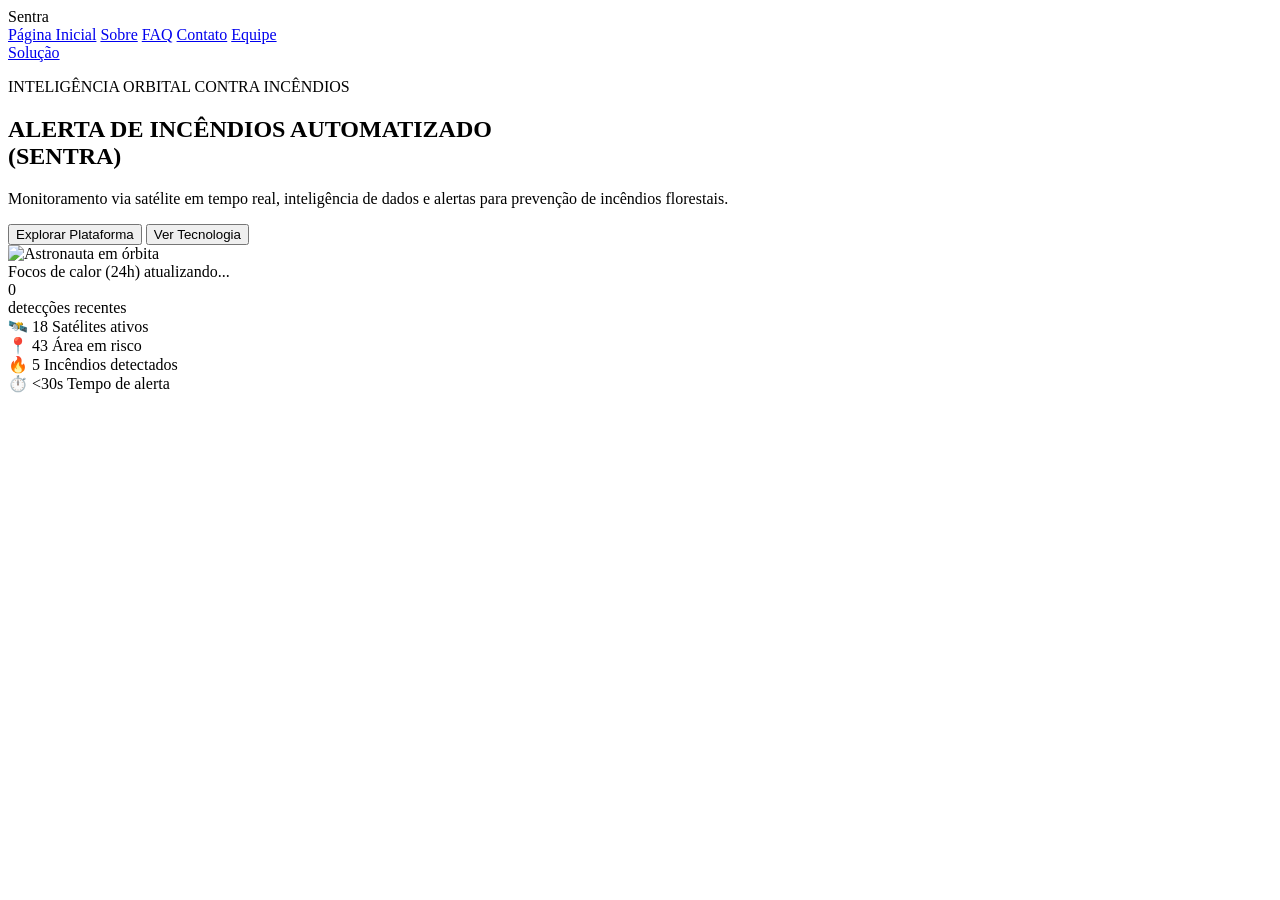
==== index.html @ 591131e6 "refactor: Organizando barra de navegação com seus devidos links." ====
<!DOCTYPE html>
<html lang="pt-br">
<head>
    <meta charset="UTF-8">
    <meta name="viewport" content="width=device-width, initial-scale=1.0">
    <title>Sentra</title>
    <link rel="stylesheet" href="css/styles.css">
    <script src="js/scripts.js" defer></script>
</head>
<body>

<header class="navbar">
    <div class="logo">
        <span class="logo-text">Sentra</span>
    </div>

    <nav>
        <a href="./index.html">Página Inicial</a>
        <a href="./paginas/pag-sobre.html">Sobre</a>
        <a href="./paginas/pag-faq.html">FAQ</a>
        <a href="./paginas/pag-contato.html">Contato</a>
        <a href="./paginas/pag-equipe.html">Equipe</a>
    </nav>

    <a href="./paginas/pag-solucao.html" class="btn-nav">Solução</a>
</header>

<section class="hero">

    <div class="parallax-layer layer-bg"></div>

    <div class="hero-text parallax" data-speed="2">
        <p class="tag">INTELIGÊNCIA ORBITAL CONTRA INCÊNDIOS</p>

        <h1>
            ALERTA DE INCÊNDIOS AUTOMATIZADO<br>
            <span>(SENTRA)</span>
        </h1>

        <p class="desc">
            Monitoramento via satélite em tempo real, inteligência de dados e alertas para prevenção de incêndios florestais.
        </p>

        <div class="actions">
            <button class="btn-primary">Explorar Plataforma</button>
            <button class="btn-secondary">Ver Tecnologia</button>
        </div>
    </div>

    <div class="hero-media">
        <img src="assets/astronauta.webp" alt="Astronauta em órbita">
    </div>

        <div class="heat-widget parallax" id="heat-widget">
        <div class="heat-header">
            Focos de calor (24h)
            <span id="heat-time">atualizando...</span>
        </div>

        <div class="heat-body">
            <div class="heat-number" id="heat-count">0</div>
            <div class="heat-label">detecções recentes</div>
        </div>
    </div>
</div>

</section>

<section class="stats">
    <div class="card">🛰️ <span>18</span> Satélites ativos</div>
    <div class="card">📍 <span>43</span> Área em risco</div>
    <div class="card">🔥 <span>5</span> Incêndios detectados</div>
    <div class="card">⏱️ <span>&lt;30s</span> Tempo de alerta</div>
</section>

</body>
</html>
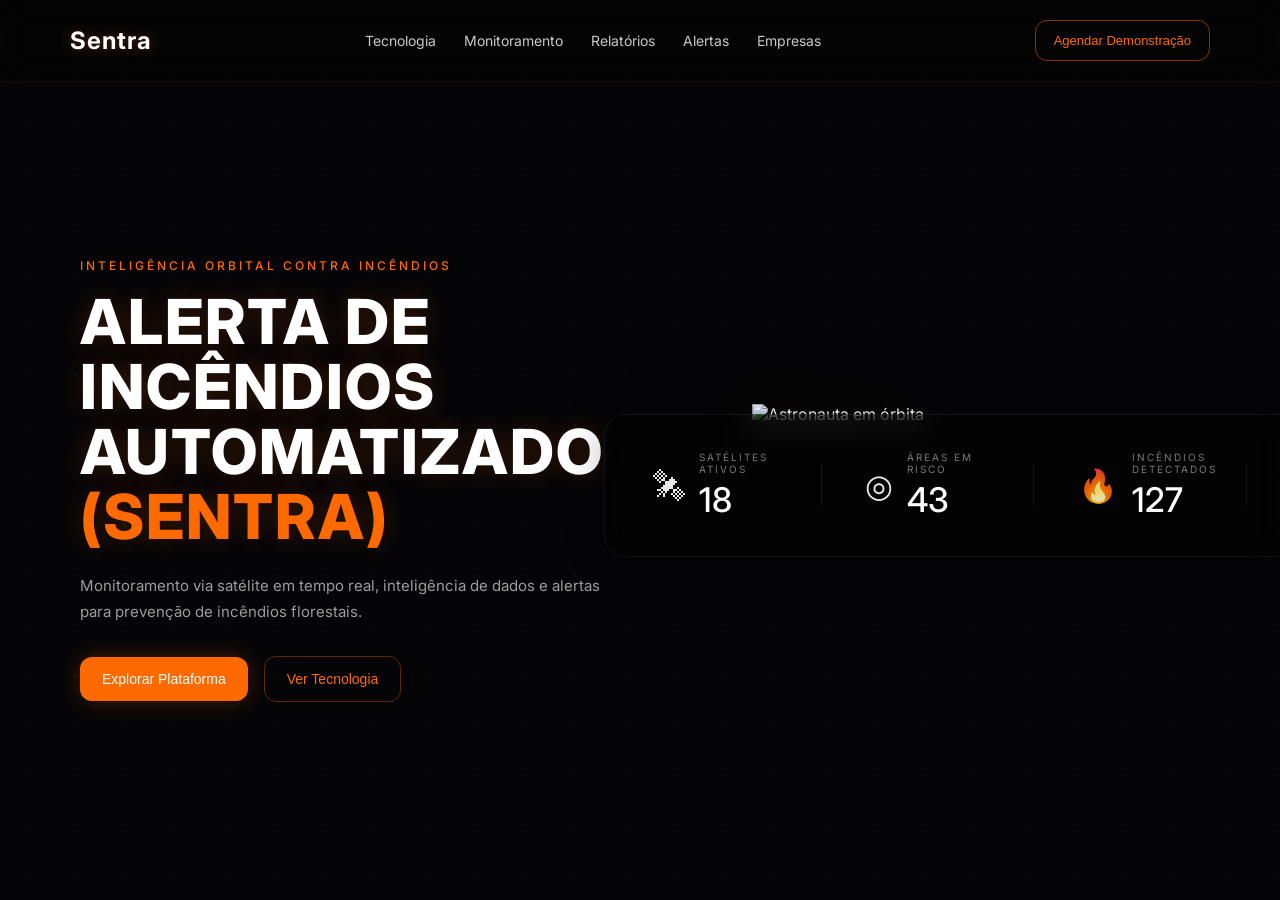
==== commit 46ed0982: "fix: fazendo área Stats començando a deixar a pagina inicial responsiva" ====
--- a/index.html
+++ b/index.html
@@ -1,77 +1,118 @@
-<!DOCTYPE html>
+<!doctype html>
 <html lang="pt-br">
-<head>
-    <meta charset="UTF-8">
-    <meta name="viewport" content="width=device-width, initial-scale=1.0">
+  <head>
+    <meta charset="UTF-8" />
+    <meta name="viewport" content="width=device-width, initial-scale=1.0" />
     <title>Sentra</title>
-    <link rel="stylesheet" href="css/styles.css">
+
+    <link rel="stylesheet" href="css/styles.css" />
     <script src="js/scripts.js" defer></script>
-</head>
-<body>
+  </head>
 
-<header class="navbar">
-    <div class="logo">
+  <body>
+    <header class="navbar">
+      <div class="logo">
         <span class="logo-text">Sentra</span>
-    </div>
+      </div>
 
-    <nav>
-        <a href="./index.html">Página Inicial</a>
-        <a href="./paginas/pag-sobre.html">Sobre</a>
-        <a href="./paginas/pag-faq.html">FAQ</a>
-        <a href="./paginas/pag-contato.html">Contato</a>
-        <a href="./paginas/pag-equipe.html">Equipe</a>
-    </nav>
+      <nav>
+        <a href="#">Tecnologia</a>
+        <a href="#">Monitoramento</a>
+        <a href="#">Relatórios</a>
+        <a href="#">Alertas</a>
+        <a href="#">Empresas</a>
+      </nav>
 
-    <a href="./paginas/pag-solucao.html" class="btn-nav">Solução</a>
-</header>
+      <button class="btn-nav">Agendar Demonstração</button>
+    </header>
 
-<section class="hero">
+    <section class="hero">
+      <div class="parallax-layer layer-bg"></div>
 
-    <div class="parallax-layer layer-bg"></div>
-
-    <div class="hero-text parallax" data-speed="2">
+      <div class="hero-text parallax" data-speed="2">
         <p class="tag">INTELIGÊNCIA ORBITAL CONTRA INCÊNDIOS</p>
 
         <h1>
-            ALERTA DE INCÊNDIOS AUTOMATIZADO<br>
-            <span>(SENTRA)</span>
+          ALERTA DE INCÊNDIOS AUTOMATIZADO<br />
+          <span>(SENTRA)</span>
         </h1>
 
         <p class="desc">
-            Monitoramento via satélite em tempo real, inteligência de dados e alertas para prevenção de incêndios florestais.
+          Monitoramento via satélite em tempo real, inteligência de dados e
+          alertas para prevenção de incêndios florestais.
         </p>
 
         <div class="actions">
-            <button class="btn-primary">Explorar Plataforma</button>
-            <button class="btn-secondary">Ver Tecnologia</button>
+          <button class="btn-primary">Explorar Plataforma</button>
+
+          <button class="btn-secondary">Ver Tecnologia</button>
         </div>
-    </div>
+      </div>
 
-    <div class="hero-media">
-        <img src="assets/astronauta.webp" alt="Astronauta em órbita">
-    </div>
+      <div class="hero-right">
+        <div class="hero-media">
+          <img src="assets/astronauta.webp" alt="Astronauta em órbita" />
+        </div>
 
         <div class="heat-widget parallax" id="heat-widget">
-        <div class="heat-header">
-            Focos de calor (24h)
-            <span id="heat-time">atualizando...</span>
+          <div class="heat-header">
+            🔥 Focos de calor (24h)
+
+            <span id="heat-time"> atualizando... </span>
+          </div>
+
+          <div class="heat-body">
+            <div class="heat-number" id="heat-count">0</div>
+
+            <div class="heat-label">detecções recentes</div>
+          </div>
         </div>
 
-        <div class="heat-body">
-            <div class="heat-number" id="heat-count">0</div>
-            <div class="heat-label">detecções recentes</div>
-        </div>
-    </div>
-</div>
+        <section class="stats">
+          <div class="stat-item">
+            <div class="icon">🛰</div>
 
-</section>
+            <div class="stat-info">
+              <p>SATÉLITES ATIVOS</p>
+              <span>18</span>
+            </div>
+          </div>
 
-<section class="stats">
-    <div class="card">🛰️ <span>18</span> Satélites ativos</div>
-    <div class="card">📍 <span>43</span> Área em risco</div>
-    <div class="card">🔥 <span>5</span> Incêndios detectados</div>
-    <div class="card">⏱️ <span>&lt;30s</span> Tempo de alerta</div>
-</section>
+          <div class="divider"></div>
 
-</body>
-</html>+          <div class="stat-item">
+            <div class="icon">◎</div>
+
+            <div class="stat-info">
+              <p>ÁREAS EM RISCO</p>
+              <span>43</span>
+            </div>
+          </div>
+
+          <div class="divider"></div>
+
+          <div class="stat-item">
+            <div class="icon">🔥</div>
+
+            <div class="stat-info">
+              <p>INCÊNDIOS DETECTADOS</p>
+              <span>127</span>
+            </div>
+          </div>
+
+          <div class="divider"></div>
+
+          <div class="stat-item">
+            <div class="icon">◔</div>
+
+            <div class="stat-info">
+              <p>TEMPO DE ALERTA</p>
+              <span>30s</span>
+            </div>
+          </div>
+          <a href="#" class="stats-link"> VER TODOS OS DADOS → </a>
+        </section>
+      </div>
+    </section>
+  </body>
+</html>
--- a/css/styles.css
+++ b/css/styles.css
@@ -0,0 +1,783 @@
+@import url('https://fonts.googleapis.com/css2?family=Inter:wght@100..900&display=swap');
+
+* {
+    margin: 0;
+    padding: 0;
+    box-sizing: border-box;
+}
+
+html {
+    scroll-behavior: smooth;
+}
+
+body {
+    background: #050507;
+    color: white;
+    font-family: 'Inter', sans-serif;
+    overflow-x: hidden;
+    overflow-y: auto;
+}
+
+.navbar {
+    position: fixed;
+    top: 0;
+    left: 0;
+    width: 100%;
+    display: flex;
+    justify-content: space-between;
+    align-items: center;
+    padding: 20px 70px;
+    z-index: 1000;
+    background: rgba(0, 0, 0, 0.18);
+    backdrop-filter: blur(18px);
+    -webkit-backdrop-filter: blur(18px);
+    border-bottom: 1px solid rgba(255, 106, 0, 0.08);
+}
+
+.logo {
+    display: flex;
+    align-items: center;
+    gap: 12px;
+}
+
+.logo-text {
+    font-size: 24px;
+    font-weight: 700;
+    letter-spacing: 1px;
+    color: white;
+    text-shadow: 0 0 12px rgba(255, 106, 0, 0.35);
+}
+
+.navbar nav {
+    display: flex;
+    align-items: center;
+    gap: 28px;
+}
+
+.navbar nav a {
+    position: relative;
+    color: #c9c9c9;
+    text-decoration: none;
+    font-size: 14px;
+    font-weight: 400;
+    transition: 0.3s ease;
+}
+
+.navbar nav a::after {
+    content: "";
+    position: absolute;
+    left: 0;
+    bottom: -6px;
+    width: 0%;
+    height: 1px;
+    background: #ff6a00;
+    transition: 0.3s ease;
+}
+
+.navbar nav a:hover {
+    color: white;
+}
+
+.navbar nav a:hover::after {
+    width: 100%;
+}
+
+.btn-nav {
+    background: transparent;
+    border: 1px solid rgba(255, 106, 0, 0.5);
+    color: #ff6a00;
+    padding: 12px 18px;
+    border-radius: 12px;
+    font-size: 13px;
+    font-weight: 500;
+    cursor: pointer;
+    transition: 0.35s ease;
+}
+.btn-nav:hover {
+    background: #ff6a00;
+    color: white;
+    transform: translateY(-2px);
+    box-shadow: 0 0 20px rgba(255, 106, 0, 0.35);
+}
+
+.hero {
+    position: relative;
+    min-height: 100vh;
+    display: flex;
+    justify-content: space-between;
+    align-items: center;
+    padding: 140px 80px 80px;
+    overflow: hidden;
+}
+
+.layer-bg {
+    position: absolute;
+    inset: 0;
+    background: url("../assets/background-pagina-inicial.png") center center / cover no-repeat;
+    transform: scale(1.1);
+    z-index: 0;
+    animation: bgFloat 24s ease-in-out infinite;
+}
+
+@keyframes bgFloat {
+    0% {
+        transform:
+            scale(1.1) translate(0px, 0px);
+    }
+
+    25% {
+        transform:
+            scale(1.15) translate(20px, -10px);
+    }
+
+    50% {
+        transform:
+            scale(1.12) translate(-15px, 15px);
+    }
+
+    75% {
+        transform:
+            scale(1.16) translate(10px, -8px);
+    }
+
+    100% {
+        transform:
+            scale(1.1) translate(0px, 0px);
+    }
+}
+
+.hero::before {
+    content: "";
+    position: absolute;
+    inset: 0;
+    background:radial-gradient (circle at center,rgba(0, 0, 0, 0.15) 0%,rgba(0, 0, 0, 0.35) 70%);
+    z-index: 1;
+}
+
+.hero::after {
+    content: "";
+    position: absolute;
+    inset: 0;
+    background-image: radial-gradient(rgba(255, 255, 255, 0.8) 1px,transparent 1px);
+    background-size: 50px 50px;
+    opacity: 0.05;
+    z-index: 1;
+}
+
+.hero-text {
+    position: relative;
+    z-index: 5;
+    max-width: 620px;
+}
+
+.tag {
+    color: #ff6a00;
+    font-size: 12px;
+    font-weight: 500;
+    letter-spacing: 3px;
+    margin-bottom: 16px;
+}
+
+.hero h1 {
+    font-size: 62px;
+    line-height: 1.05;
+    font-weight: 800;
+    text-transform: uppercase;
+    letter-spacing: 2px;
+    text-shadow: 0 0 25px rgba(255, 106, 0, 0.2);
+}
+
+.hero h1 span {
+    color: #ff6a00;
+}
+
+.desc {
+    margin-top: 24px;
+    max-width: 520px;
+    color: #9c9c9c;
+    line-height: 1.7;
+    font-size: 15px;
+}
+
+.actions {
+    display: flex;
+    align-items: center;
+    gap: 16px;
+    margin-top: 32px;
+}
+
+.btn-primary,.btn-secondary {
+    padding: 14px 22px;
+    border-radius: 12px;
+    font-size: 14px;
+    font-weight: 500;
+    cursor: pointer;
+    transition: 0.35s ease;
+}
+
+.btn-primary {
+    background: #ff6a00;
+    color: white;
+    border: none;
+    box-shadow: 0 0 22px rgba(255, 106, 0, 0.25);
+}
+
+.btn-primary:hover {
+    transform: translateY(-3px);
+    box-shadow: 0 0 35px rgba(255, 106, 0, 0.45);
+}
+
+.btn-secondary {
+    background: transparent;
+    border: 1px solid rgba(255, 106, 0, 0.35);
+    color: #ff6a00;
+}
+
+.btn-secondary:hover {
+    transform: translateY(-3px);
+    border-color: #ff6a00;
+    box-shadow: 0 0 22px rgba(255, 106, 0, 0.2);
+}
+
+.hero-right {
+    position: relative;
+    z-index: 5;
+    display: flex;
+    flex-direction: column;
+    align-items: center;
+    gap: 35px;
+}
+
+.hero-media {
+    position: relative;
+    display: flex;
+    justify-content: center;
+    align-items: center;
+}
+
+.hero-media img {
+    width: 650px;
+    max-width: 100%;
+    filter: drop-shadow(0 0 35px rgba(255, 106, 0, 0.22));
+    pointer-events: none;
+    user-select: none;
+}
+
+.heat-widget {
+    position: absolute;
+    top: 60px;
+    right: -20px;
+    width: 220px;
+    padding: 18px;
+    border-radius: 20px;
+    background: rgba(15, 15, 15, 0.55);
+    backdrop-filter: blur(18px);
+    -webkit-backdrop-filter: blur(18px);
+    border: 1px solid rgba(255, 106, 0, 0.12);
+    box-shadow: 0 0 35px rgba(0, 0, 0, 0.35);
+    z-index: 20;
+    transition: 0.35s ease;
+}
+
+.heat-widget:hover {
+    transform: translateY(-5px);
+    border-color:rgba(255, 106, 0, 0.35);
+}
+
+.heat-header {
+    display: flex;
+    justify-content: space-between;
+    font-size: 11px;
+    color: #9f9f9f;
+    margin-bottom: 14px;
+}
+
+.heat-body {
+    text-align: center;
+}
+
+.heat-number {
+    font-size: 48px;
+    font-weight: 700;
+    color: #ff6a00;
+    text-shadow: 0 0 18px rgba(255, 106, 0, 0.3);
+}
+
+.heat-label {
+    margin-top: 6px;
+    font-size: 12px;
+    color: #7f7f7f;
+}
+
+.stats {
+    display: flex;
+    align-items: center;
+    justify-content: center;
+    gap: 26px;
+    padding: 24px 30px;
+    border-radius: 22px;
+    background: rgba(0, 0, 0, 0.35);
+    backdrop-filter: blur(15px);
+    -webkit-backdrop-filter: blur(15px);
+    border: 1px solid rgba(255, 255, 255, 0.06);
+    box-shadow: 0 0 40px rgba(0, 0, 0, 0.25);
+    position: relative;
+    z-index: 15;
+    margin-top: -45px;
+}
+
+.stat-item {
+    position: relative;
+    display: flex;
+    align-items: center;
+    gap: 14px;
+    min-width: 160px;
+    padding: 12px 18px;
+    border-radius: 16px;
+    transition:transform 0.35s ease,background 0.35s ease,box-shadow 0.35s ease;
+}
+
+.stat-item:hover {
+    transform: translateY(-6px);
+    background: rgba(255, 255, 255, 0.03);
+    box-shadow:0 0 25px rgba(255, 106, 0, 0.12);
+}
+
+.stat-item::after {
+    content: "";
+    position: absolute;
+    left: 50%;
+    bottom: -6px;
+    width: 0%;
+    height: 2px;
+    background: #ff6a00;
+    border-radius: 20px;
+    transform: translateX(-50%);
+    transition: 0.4s ease;
+}
+
+.stat-item:hover::after {
+    width: 70%;
+}
+
+.icon {
+    font-size: 32px;
+    opacity: 0.9;
+    transition:transform 0.35s ease,filter 0.35s ease;
+}
+
+.stat-item:hover .icon {
+    transform: scale(1.12);
+    filter: drop-shadow(0 0 12px rgba(255,106,0,0.35));
+}
+
+.stat-info p {
+    font-size: 10px;
+    letter-spacing: 2px;
+    color: #787878;
+    margin-bottom: 4px;
+    transition: 0.3s ease;
+}
+
+.stat-info span {
+    font-size: 34px;
+    font-weight: 500;
+    color: white;
+    transition: 0.3s ease;
+}
+
+.stat-item:hover .stat-info span {
+    color: #ff6a00;
+
+    text-shadow:
+        0 0 15px rgba(255,106,0,0.25);
+}
+
+.divider {
+    width: 1px;
+    height: 42px;
+    background:rgba(255, 255, 255, 0.08);
+}
+
+.stats-link {
+    position: relative;
+    text-decoration: none;
+    color: #ff6a00;
+    font-size: 11px;
+    letter-spacing: 1px;
+    transition: 0.3s ease;
+    padding-bottom: 6px;
+}
+
+.stats-link:hover {
+    opacity: 1;
+}
+
+.stats-link::after {
+    content: "";
+    position: absolute;
+    left: 0;
+    bottom: 0;
+    width: 0%;
+    height: 2px;
+    background: #ff6a00;
+    border-radius: 20px;
+    transition: width 0.35s ease;
+}
+
+.stats-link:hover::after {
+    width: 100%;
+}
+
+/* RESPONSIVIDADE */
+
+/* Notebook e Tablet */
+
+@media (max-width: 1100px) {
+
+    body {
+        overflow-x: hidden;
+        overflow-y: auto;
+    }
+
+    .navbar {
+        padding: 18px 30px;
+    }
+
+    .navbar nav {
+        gap: 18px;
+    }
+
+    .hero {
+        flex-direction: column;
+        align-items: center;
+        justify-content: center;
+        text-align: center;
+
+        gap: 40px;
+
+        padding: 130px 30px 60px;
+        min-height: auto;
+    }
+
+    .hero-text {
+        width: 100%;
+        max-width: 800px;
+
+        display: flex;
+        flex-direction: column;
+        align-items: center;
+    }
+
+    .hero h1 {
+        font-size: 48px;
+        line-height: 1.1;
+    }
+
+    .desc {
+        max-width: 700px;
+    }
+
+    .actions {
+        justify-content: center;
+        flex-wrap: wrap;
+    }
+
+    .hero-right {
+        width: 100%;
+
+        display: flex;
+        flex-direction: column;
+        align-items: center;
+
+        gap: 24px;
+    }
+
+    .hero-media {
+        width: 100%;
+        display: flex;
+        justify-content: center;
+    }
+
+    .hero-media img {
+        width: 100%;
+        max-width: 500px;
+    }
+
+    .heat-widget {
+        position: relative;
+
+        top: unset;
+        right: unset;
+
+        width: 100%;
+        max-width: 280px;
+
+        margin-top: -20px;
+    }
+
+
+    .stats {
+        width: 100%;
+
+        display: flex;
+        flex-wrap: wrap;
+        justify-content: center;
+
+        gap: 14px;
+
+        padding: 22px;
+        margin-top: 0;
+    }
+
+    .divider {
+        display: none;
+    }
+
+    .stat-item {
+        width: calc(50% - 10px);
+        min-width: 220px;
+
+        justify-content: flex-start;
+    }
+
+    .stats-link {
+        width: 100%;
+        text-align: center;
+        margin-top: 12px;
+    }
+}
+
+/* Mobile */
+
+@media (max-width: 768px) {
+
+    body {
+        overflow-x: hidden;
+        overflow-y: auto;
+    }
+
+
+    .navbar {
+        padding: 14px 18px;
+    }
+
+    .navbar nav {
+        display: none;
+    }
+
+    .logo-text {
+        font-size: 20px;
+    }
+
+    .btn-nav {
+        padding: 10px 14px;
+        font-size: 12px;
+        border-radius: 10px;
+    }
+
+
+    .hero {
+        flex-direction: column;
+
+        align-items: center;
+        justify-content: center;
+
+        text-align: center;
+
+        gap: 35px;
+
+        padding: 110px 20px 40px;
+
+        min-height: auto;
+    }
+
+    .hero-text {
+        width: 100%;
+        max-width: 100%;
+
+        display: flex;
+        flex-direction: column;
+        align-items: center;
+    }
+
+    .tag {
+        font-size: 10px;
+        letter-spacing: 2px;
+    }
+
+    .hero h1 {
+        font-size: 34px;
+        line-height: 1.1;
+        letter-spacing: 1px;
+    }
+
+    .desc {
+        max-width: 100%;
+
+        font-size: 14px;
+        line-height: 1.7;
+    }
+
+
+    .actions {
+        width: 100%;
+
+        display: flex;
+        flex-direction: column;
+
+        gap: 12px;
+
+        margin-top: 24px;
+    }
+
+    .btn-primary,
+    .btn-secondary {
+        width: 100%;
+        padding: 14px;
+    }
+
+    .hero-right {
+        width: 100%;
+
+        display: flex;
+        flex-direction: column;
+        align-items: center;
+
+        gap: 20px;
+    }
+
+
+    .hero-media {
+        width: 100%;
+        display: flex;
+        justify-content: center;
+    }
+
+    .hero-media img {
+        width: 100%;
+        max-width: 330px;
+    }
+
+    .heat-widget {
+        position: relative;
+
+        top: unset;
+        right: unset;
+
+        width: 100%;
+        max-width: 280px;
+
+        margin-top: -15px;
+    }
+
+    .heat-number {
+        font-size: 36px;
+    }
+
+
+    .stats {
+        width: 100%;
+
+        display: flex;
+        flex-direction: column;
+
+        align-items: stretch;
+
+        gap: 12px;
+
+        padding: 18px;
+
+        border-radius: 18px;
+
+        margin-top: 5px;
+    }
+
+    .divider {
+        display: none;
+    }
+
+    .stat-item {
+        width: 100%;
+        min-width: unset;
+
+        justify-content: flex-start;
+
+        padding: 14px;
+    }
+
+    .icon {
+        font-size: 24px;
+    }
+
+    .stat-info p {
+        font-size: 9px;
+    }
+
+    .stat-info span {
+        font-size: 24px;
+    }
+
+    .stats-link {
+        width: 100%;
+        text-align: center;
+
+        margin-top: 6px;
+    }
+}
+
+/* Mobile pequeno */
+
+@media (max-width: 480px) {
+
+    .navbar {
+        padding: 12px 14px;
+    }
+
+    .logo-text {
+        font-size: 18px;
+    }
+
+    .btn-nav {
+        padding: 8px 12px;
+        font-size: 11px;
+    }
+
+    .hero {
+        padding: 100px 16px 35px;
+    }
+
+    .hero h1 {
+        font-size: 28px;
+    }
+
+    .desc {
+        font-size: 13px;
+    }
+
+    .hero-media img {
+        max-width: 270px;
+    }
+
+    .heat-widget {
+        width: 100%;
+        max-width: 100%;
+        padding: 16px;
+    }
+
+    .heat-number {
+        font-size: 30px;
+    }
+
+    .stat-item {
+        padding: 12px;
+    }
+
+    .icon {
+        font-size: 22px;
+    }
+
+    .stat-info span {
+        font-size: 22px;
+    }
+}
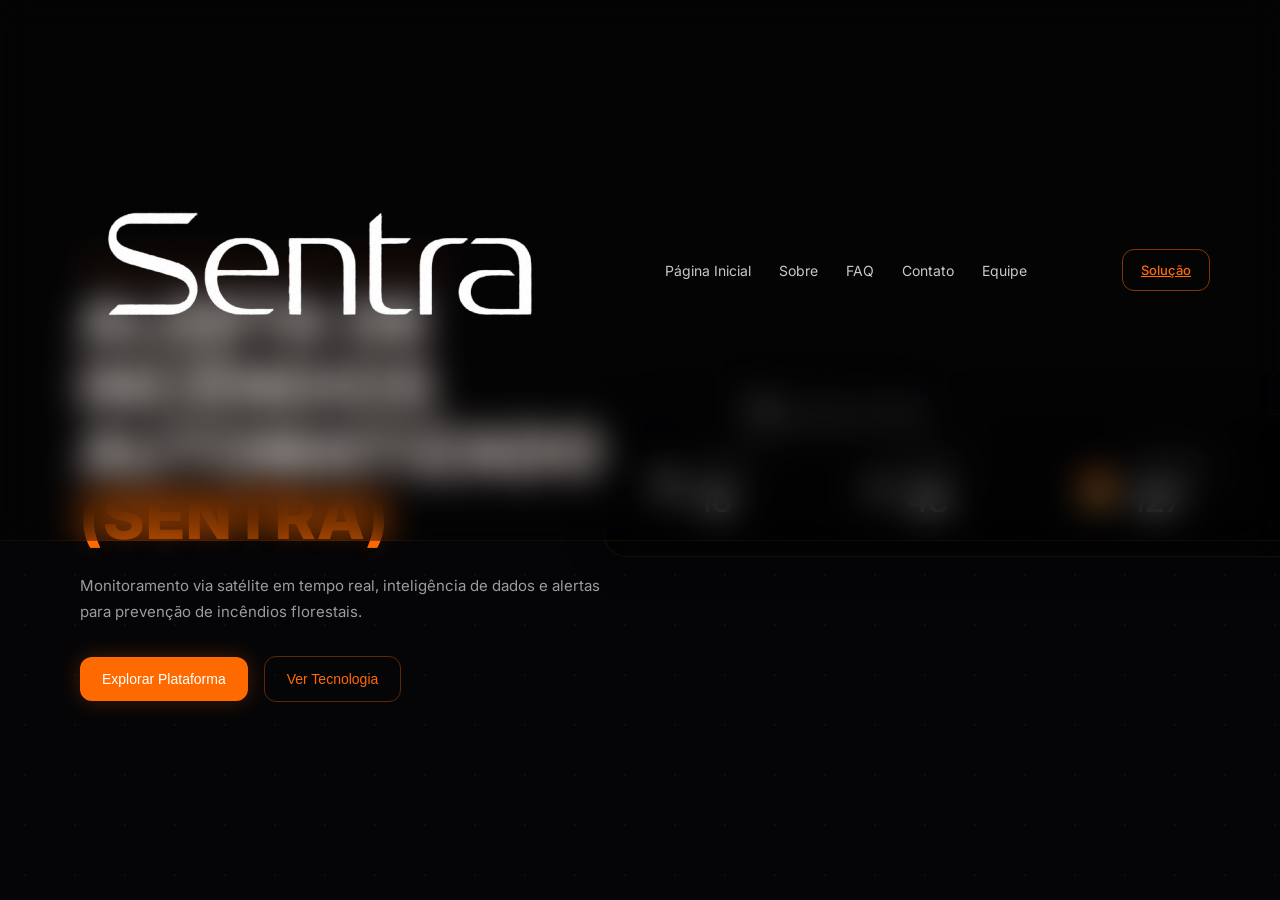
==== commit 4c88d8a7: "feat: Logotipo 'Sentra' adicionado." ====
--- a/index.html
+++ b/index.html
@@ -1,118 +1,122 @@
 <!doctype html>
 <html lang="pt-br">
-  <head>
+
+<head>
     <meta charset="UTF-8" />
     <meta name="viewport" content="width=device-width, initial-scale=1.0" />
-    <title>Sentra</title>
+    <title>Página Inicial / Sentra</title>
 
-    <link rel="stylesheet" href="css/styles.css" />
-    <script src="js/scripts.js" defer></script>
-  </head>
+    <link rel="stylesheet" href="./css/styles.css" />
+    <script src="./js/scripts.js" defer></script>
+</head>
 
-  <body>
+<body>
     <header class="navbar">
-      <div class="logo">
-        <span class="logo-text">Sentra</span>
-      </div>
-
-      <nav>
-        <a href="#">Tecnologia</a>
-        <a href="#">Monitoramento</a>
-        <a href="#">Relatórios</a>
-        <a href="#">Alertas</a>
-        <a href="#">Empresas</a>
-      </nav>
-
-      <button class="btn-nav">Agendar Demonstração</button>
-    </header>
-
-    <section class="hero">
-      <div class="parallax-layer layer-bg"></div>
-
-      <div class="hero-text parallax" data-speed="2">
-        <p class="tag">INTELIGÊNCIA ORBITAL CONTRA INCÊNDIOS</p>
-
-        <h1>
-          ALERTA DE INCÊNDIOS AUTOMATIZADO<br />
-          <span>(SENTRA)</span>
-        </h1>
-
-        <p class="desc">
-          Monitoramento via satélite em tempo real, inteligência de dados e
-          alertas para prevenção de incêndios florestais.
-        </p>
-
-        <div class="actions">
-          <button class="btn-primary">Explorar Plataforma</button>
-
-          <button class="btn-secondary">Ver Tecnologia</button>
-        </div>
-      </div>
-
-      <div class="hero-right">
-        <div class="hero-media">
-          <img src="assets/astronauta.webp" alt="Astronauta em órbita" />
+        <div class="logo">
+            <img src="./assets/logotipo-sentra.webp" alt="Logotipo Sentra" class="logo">
         </div>
 
-        <div class="heat-widget parallax" id="heat-widget">
-          <div class="heat-header">
-            🔥 Focos de calor (24h)
+        <nav>
+            <a href="./index.html">Página Inicial</a>
+            <a href="./paginas/pag-sobre.html">Sobre</a>
+            <a href="./paginas/pag-faq.html">FAQ</a>
+            <a href="./paginas/pag-contato.html">Contato</a>
+            <a href="./paginas/pag-equipe.html">Equipe</a>
+        </nav>
 
-            <span id="heat-time"> atualizando... </span>
-          </div>
+        <a href="./paginas/pag-solucao.html" class="btn-nav">Solução</a>
+    </header>
+    <main>
+        <section class="hero">
+            <div class="parallax-layer layer-bg"></div>
 
-          <div class="heat-body">
-            <div class="heat-number" id="heat-count">0</div>
+            <div class="hero-text parallax" data-speed="2">
+                <p class="tag">INTELIGÊNCIA ORBITAL CONTRA INCÊNDIOS</p>
 
-            <div class="heat-label">detecções recentes</div>
-          </div>
-        </div>
+                <h1>
+                    ALERTA DE INCÊNDIOS AUTOMATIZADO<br />
+                    <span>(SENTRA)</span>
+                </h1>
 
-        <section class="stats">
-          <div class="stat-item">
-            <div class="icon">🛰</div>
+                <p class="desc">
+                    Monitoramento via satélite em tempo real, inteligência de dados e
+                    alertas para prevenção de incêndios florestais.
+                </p>
 
-            <div class="stat-info">
-              <p>SATÉLITES ATIVOS</p>
-              <span>18</span>
+                <div class="actions">
+                    <button class="btn-primary">Explorar Plataforma</button>
+
+                    <button class="btn-secondary">Ver Tecnologia</button>
+                </div>
             </div>
-          </div>
 
-          <div class="divider"></div>
+            <div class="hero-right">
+                <div class="hero-media">
+                    <img src="assets/astronauta.webp" alt="Astronauta em órbita" />
+                </div>
 
-          <div class="stat-item">
-            <div class="icon">◎</div>
+                <div class="heat-widget parallax" id="heat-widget">
+                    <div class="heat-header">
+                        🔥 Focos de calor (24h)
 
-            <div class="stat-info">
-              <p>ÁREAS EM RISCO</p>
-              <span>43</span>
+                        <span id="heat-time"> atualizando... </span>
+                    </div>
+
+                    <div class="heat-body">
+                        <div class="heat-number" id="heat-count">0</div>
+
+                        <div class="heat-label">detecções recentes</div>
+                    </div>
+                </div>
+
+                <section class="stats">
+                    <div class="stat-item">
+                        <div class="icon">🛰</div>
+
+                        <div class="stat-info">
+                            <p>SATÉLITES ATIVOS</p>
+                            <span>18</span>
+                        </div>
+                    </div>
+
+                    <div class="divider"></div>
+
+                    <div class="stat-item">
+                        <div class="icon">◎</div>
+
+                        <div class="stat-info">
+                            <p>ÁREAS EM RISCO</p>
+                            <span>43</span>
+                        </div>
+                    </div>
+
+                    <div class="divider"></div>
+
+                    <div class="stat-item">
+                        <div class="icon">🔥</div>
+
+                        <div class="stat-info">
+                            <p>INCÊNDIOS DETECTADOS</p>
+                            <span>127</span>
+                        </div>
+                    </div>
+
+                    <div class="divider"></div>
+
+                    <div class="stat-item">
+                        <div class="icon">◔</div>
+
+                        <div class="stat-info">
+                            <p>TEMPO DE ALERTA</p>
+                            <span>30s</span>
+                        </div>
+                    </div>
+                    <a href="#" class="stats-link"> VER TODOS OS DADOS → </a>
+                </section>
             </div>
-          </div>
+        </section>
+    </main>
+    <footer></footer>
+</body>
 
-          <div class="divider"></div>
-
-          <div class="stat-item">
-            <div class="icon">🔥</div>
-
-            <div class="stat-info">
-              <p>INCÊNDIOS DETECTADOS</p>
-              <span>127</span>
-            </div>
-          </div>
-
-          <div class="divider"></div>
-
-          <div class="stat-item">
-            <div class="icon">◔</div>
-
-            <div class="stat-info">
-              <p>TEMPO DE ALERTA</p>
-              <span>30s</span>
-            </div>
-          </div>
-          <a href="#" class="stats-link"> VER TODOS OS DADOS → </a>
-        </section>
-      </div>
-    </section>
-  </body>
-</html>
+</html>
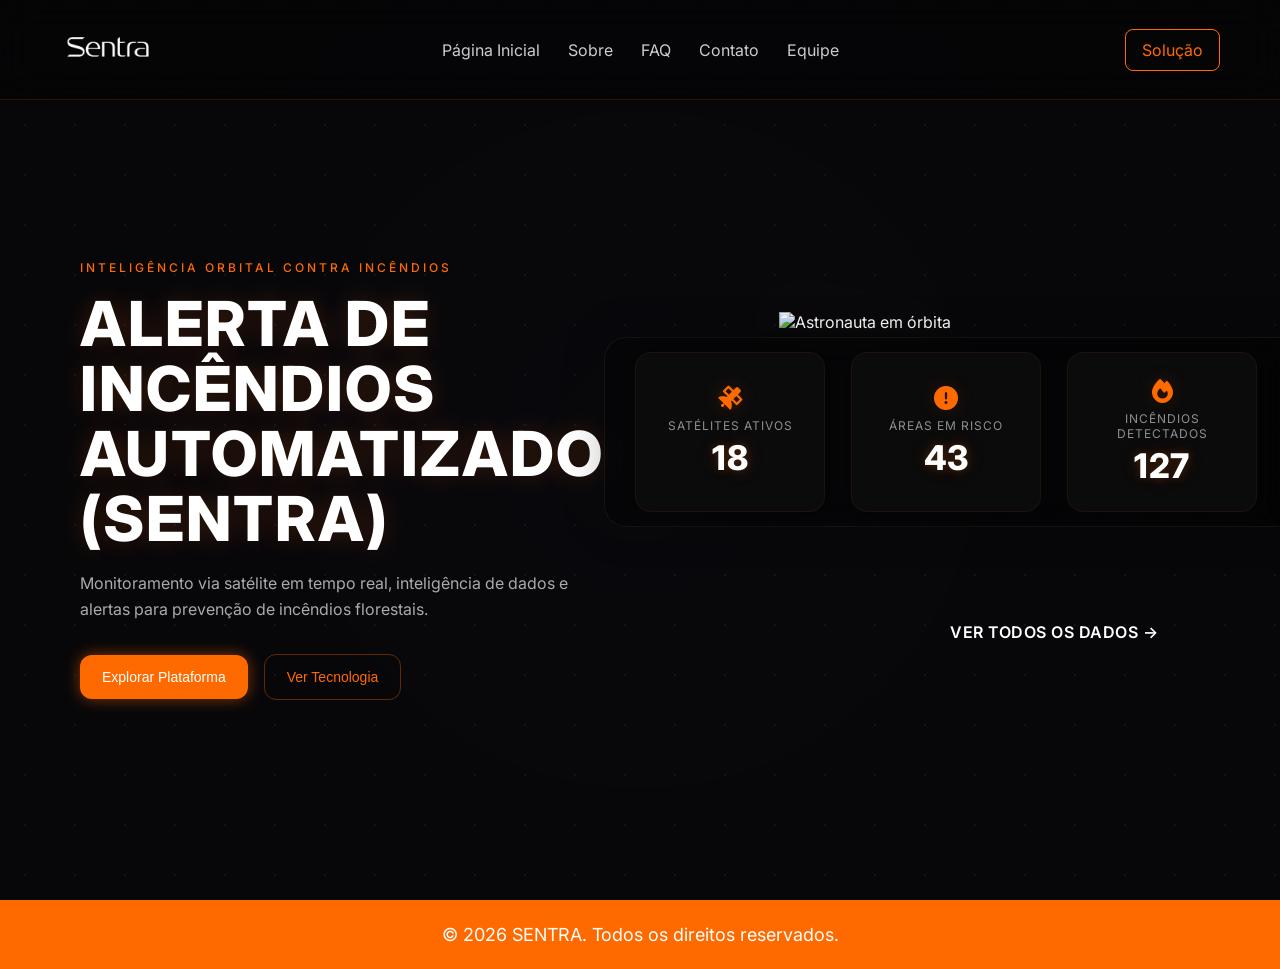
==== commit 9e33fee8: "fix: arrumando nomes das classes, corrigindo bugs na pagina inicial e ajustando posição dos icones" ====
--- a/index.html
+++ b/index.html
@@ -1,122 +1,128 @@
 <!doctype html>
 <html lang="pt-br">
-
-<head>
+  <head>
     <meta charset="UTF-8" />
     <meta name="viewport" content="width=device-width, initial-scale=1.0" />
     <title>Página Inicial / Sentra</title>
 
     <link rel="stylesheet" href="./css/styles.css" />
     <script src="./js/scripts.js" defer></script>
-</head>
+    <link
+      rel="stylesheet"
+      href="https://cdnjs.cloudflare.com/ajax/libs/font-awesome/6.5.2/css/all.min.css"
+    />
+  </head>
 
-<body>
+  <body>
     <header class="navbar">
-        <div class="logo">
-            <img src="./assets/logotipo-sentra.webp" alt="Logotipo Sentra" class="logo">
+      <div class="logo">
+        <img
+          src="./assets/logotipo-sentra.webp"
+          alt="Logotipo Sentra"
+          class="logo"
+        />
+      </div>
+
+      <nav>
+        <a href="./index.html" class="nav-link text-highlight"
+          >Página Inicial</a
+        >
+        <a href="./paginas/pag-sobre.html" class="nav-link">Sobre</a>
+        <a href="./paginas/pag-faq.html" class="nav-link">FAQ</a>
+        <a href="./paginas/pag-contato.html" class="nav-link">Contato</a>
+        <a href="./paginas/pag-equipe.html" class="nav-link">Equipe</a>
+      </nav>
+
+      <a href="./paginas/pag-solucao.html" class="btn-nav">Solução</a>
+    </header>
+
+    <main>
+      <section class="hero">
+        <div class="background"></div>
+
+        <div class="hero-text" data-speed="2">
+          <p class="hero-text-main">INTELIGÊNCIA ORBITAL CONTRA INCÊNDIOS</p>
+
+          <h1 class="hero-h1">
+            ALERTA DE INCÊNDIOS AUTOMATIZADO<br />
+            <span class="text-sentra">(SENTRA)</span>
+          </h1>
+
+          <p class="description">
+            Monitoramento via satélite em tempo real, inteligência de dados e
+            alertas para prevenção de incêndios florestais.
+          </p>
+
+          <div class="actions">
+            <button class="btn-primary">Explorar Plataforma</button>
+            <button class="btn-secondary">Ver Tecnologia</button>
+          </div>
         </div>
 
-        <nav>
-            <a href="./index.html">Página Inicial</a>
-            <a href="./paginas/pag-sobre.html">Sobre</a>
-            <a href="./paginas/pag-faq.html">FAQ</a>
-            <a href="./paginas/pag-contato.html">Contato</a>
-            <a href="./paginas/pag-equipe.html">Equipe</a>
-        </nav>
+        <div class="hero-right">
+          <div class="hero-media">
+            <img
+              class="hero-image"
+              src="assets/astronauta.webp"
+              alt="Astronauta em órbita"
+            />
+          </div>
 
-        <a href="./paginas/pag-solucao.html" class="btn-nav">Solução</a>
-    </header>
-    <main>
-        <section class="hero">
-            <div class="parallax-layer layer-bg"></div>
-
-            <div class="hero-text parallax" data-speed="2">
-                <p class="tag">INTELIGÊNCIA ORBITAL CONTRA INCÊNDIOS</p>
-
-                <h1>
-                    ALERTA DE INCÊNDIOS AUTOMATIZADO<br />
-                    <span>(SENTRA)</span>
-                </h1>
-
-                <p class="desc">
-                    Monitoramento via satélite em tempo real, inteligência de dados e
-                    alertas para prevenção de incêndios florestais.
-                </p>
-
-                <div class="actions">
-                    <button class="btn-primary">Explorar Plataforma</button>
-
-                    <button class="btn-secondary">Ver Tecnologia</button>
-                </div>
+          <div class="heat-widget" id="heat-widget">
+            <div class="heat-header">
+              Focos de calor (24h)
+              <span id="heat-time">atualizando...</span>
             </div>
 
-            <div class="hero-right">
-                <div class="hero-media">
-                    <img src="assets/astronauta.webp" alt="Astronauta em órbita" />
-                </div>
+            <div class="heat-body">
+              <div class="heat-number" id="heat-count">0</div>
+              <div class="heat-label">detecções recentes</div>
+            </div>
+          </div>
 
-                <div class="heat-widget parallax" id="heat-widget">
-                    <div class="heat-header">
-                        🔥 Focos de calor (24h)
+          <section class="stats">
+            <div class="stat-item">
+              <i class="fa-solid fa-satellite stat-icon"></i>
+              <div class="stat-info">
+                <p class="text-stats">SATÉLITES ATIVOS</p>
+                <span class="stat-number">18</span>
+              </div>
+            </div>
 
-                        <span id="heat-time"> atualizando... </span>
-                    </div>
+            <div class="stat-item">
+              <i class="fa-solid fa-circle-exclamation stat-icon"></i>
+              <div class="stat-info">
+                <p class="text-stats">ÁREAS EM RISCO</p>
+                <span class="stat-number">43</span>
+              </div>
+            </div>
 
-                    <div class="heat-body">
-                        <div class="heat-number" id="heat-count">0</div>
+            <div class="stat-item">
+              <i class="fa-solid fa-fire stat-icon"></i>
+              <div class="stat-info">
+                <p class="text-stats">INCÊNDIOS DETECTADOS</p>
+                <span class="stat-number">127</span>
+              </div>
+            </div>
 
-                        <div class="heat-label">detecções recentes</div>
-                    </div>
-                </div>
+            <div class="stat-item">
+              <i class="fa-solid fa-clock stat-icon"></i>
+              <div class="stat-info">
+                <p class="text-stats">TEMPO DE ALERTA</p>
+                <span class="stat-number">30s</span>
+              </div>
+            </div>
+          </section>
 
-                <section class="stats">
-                    <div class="stat-item">
-                        <div class="icon">🛰</div>
+          <div class="stats-footer">
+            <a href="#" class="stats-link">VER TODOS OS DADOS →</a>
+          </div>
+        </div>
+      </section>
+    </main>
 
-                        <div class="stat-info">
-                            <p>SATÉLITES ATIVOS</p>
-                            <span>18</span>
-                        </div>
-                    </div>
-
-                    <div class="divider"></div>
-
-                    <div class="stat-item">
-                        <div class="icon">◎</div>
-
-                        <div class="stat-info">
-                            <p>ÁREAS EM RISCO</p>
-                            <span>43</span>
-                        </div>
-                    </div>
-
-                    <div class="divider"></div>
-
-                    <div class="stat-item">
-                        <div class="icon">🔥</div>
-
-                        <div class="stat-info">
-                            <p>INCÊNDIOS DETECTADOS</p>
-                            <span>127</span>
-                        </div>
-                    </div>
-
-                    <div class="divider"></div>
-
-                    <div class="stat-item">
-                        <div class="icon">◔</div>
-
-                        <div class="stat-info">
-                            <p>TEMPO DE ALERTA</p>
-                            <span>30s</span>
-                        </div>
-                    </div>
-                    <a href="#" class="stats-link"> VER TODOS OS DADOS → </a>
-                </section>
-            </div>
-        </section>
-    </main>
-    <footer></footer>
-</body>
-
-</html>+    <footer class="footer">
+      <p class="text-footer">© 2026 SENTRA. Todos os direitos reservados.</p>
+    </footer>
+  </body>
+</html>
--- a/css/styles.css
+++ b/css/styles.css
@@ -1,103 +1,14 @@
-@import url('https://fonts.googleapis.com/css2?family=Inter:wght@100..900&display=swap');
-
-* {
-    margin: 0;
-    padding: 0;
-    box-sizing: border-box;
-}
+@import url('navbar.css');
 
 html {
     scroll-behavior: smooth;
 }
 
 body {
-    background: #050507;
-    color: white;
     font-family: 'Inter', sans-serif;
-    overflow-x: hidden;
-    overflow-y: auto;
-}
-
-.navbar {
-    position: fixed;
-    top: 0;
-    left: 0;
-    width: 100%;
-    display: flex;
-    justify-content: space-between;
-    align-items: center;
-    padding: 20px 70px;
-    z-index: 1000;
-    background: rgba(0, 0, 0, 0.18);
-    backdrop-filter: blur(18px);
-    -webkit-backdrop-filter: blur(18px);
-    border-bottom: 1px solid rgba(255, 106, 0, 0.08);
-}
-
-.logo {
-    display: flex;
-    align-items: center;
-    gap: 12px;
-}
-
-.logo-text {
-    font-size: 24px;
-    font-weight: 700;
-    letter-spacing: 1px;
-    color: white;
-    text-shadow: 0 0 12px rgba(255, 106, 0, 0.35);
-}
-
-.navbar nav {
-    display: flex;
-    align-items: center;
-    gap: 28px;
-}
-
-.navbar nav a {
-    position: relative;
-    color: #c9c9c9;
-    text-decoration: none;
-    font-size: 14px;
-    font-weight: 400;
-    transition: 0.3s ease;
-}
-
-.navbar nav a::after {
-    content: "";
-    position: absolute;
-    left: 0;
-    bottom: -6px;
-    width: 0%;
-    height: 1px;
-    background: #ff6a00;
-    transition: 0.3s ease;
-}
-
-.navbar nav a:hover {
-    color: white;
-}
-
-.navbar nav a:hover::after {
-    width: 100%;
-}
-
-.btn-nav {
-    background: transparent;
-    border: 1px solid rgba(255, 106, 0, 0.5);
-    color: #ff6a00;
-    padding: 12px 18px;
-    border-radius: 12px;
-    font-size: 13px;
-    font-weight: 500;
-    cursor: pointer;
-    transition: 0.35s ease;
-}
-.btn-nav:hover {
-    background: #ff6a00;
-    color: white;
-    transform: translateY(-2px);
-    box-shadow: 0 0 20px rgba(255, 106, 0, 0.35);
+    background: var(--cor-preto);
+    color: var(--cor-branco);
+    font-size: 16px;
 }
 
 .hero {
@@ -110,7 +21,7 @@
     overflow: hidden;
 }
 
-.layer-bg {
+.background {
     position: absolute;
     inset: 0;
     background: url("../assets/background-pagina-inicial.png") center center / cover no-repeat;
@@ -121,28 +32,23 @@
 
 @keyframes bgFloat {
     0% {
-        transform:
-            scale(1.1) translate(0px, 0px);
+        transform: scale(1.1) translate(0px, 0px);
     }
 
     25% {
-        transform:
-            scale(1.15) translate(20px, -10px);
+        transform: scale(1.15) translate(20px, -10px);
     }
 
     50% {
-        transform:
-            scale(1.12) translate(-15px, 15px);
+        transform: scale(1.12) translate(-15px, 15px);
     }
 
     75% {
-        transform:
-            scale(1.16) translate(10px, -8px);
+        transform: scale(1.16) translate(10px, -8px);
     }
 
     100% {
-        transform:
-            scale(1.1) translate(0px, 0px);
+        transform: scale(1.1) translate(0px, 0px);
     }
 }
 
@@ -150,7 +56,7 @@
     content: "";
     position: absolute;
     inset: 0;
-    background:radial-gradient (circle at center,rgba(0, 0, 0, 0.15) 0%,rgba(0, 0, 0, 0.35) 70%);
+    background: radial-gradient(circle at center, rgba(0, 0, 0, 0.15) 0%, rgba(0, 0, 0, 0.35) 70%);
     z-index: 1;
 }
 
@@ -158,7 +64,7 @@
     content: "";
     position: absolute;
     inset: 0;
-    background-image: radial-gradient(rgba(255, 255, 255, 0.8) 1px,transparent 1px);
+    background-image: radial-gradient(var(--cor-branco) 1px, transparent 1px);
     background-size: 50px 50px;
     opacity: 0.05;
     z-index: 1;
@@ -170,15 +76,15 @@
     max-width: 620px;
 }
 
-.tag {
-    color: #ff6a00;
+.hero-text-main {
+    color: var(--laranja-primario);
     font-size: 12px;
     font-weight: 500;
     letter-spacing: 3px;
     margin-bottom: 16px;
 }
 
-.hero h1 {
+.hero-h1 {
     font-size: 62px;
     line-height: 1.05;
     font-weight: 800;
@@ -187,16 +93,19 @@
     text-shadow: 0 0 25px rgba(255, 106, 0, 0.2);
 }
 
-.hero h1 span {
-    color: #ff6a00;
-}
-
-.desc {
-    margin-top: 24px;
-    max-width: 520px;
-    color: #9c9c9c;
-    line-height: 1.7;
-    font-size: 15px;
+.hero-h1 {
+    color: var(--cor-branco);
+}
+
+.text-sentra {
+    color: var(--cor-laranja-primario);
+}
+
+.description {
+    margin: 20px 0;
+    color: var(--cor-cinza);
+    max-width: 500px;
+    line-height: 1.6;
 }
 
 .actions {
@@ -216,10 +125,10 @@
 }
 
 .btn-primary {
-    background: #ff6a00;
-    color: white;
+    background: var(--laranja-primario);
     border: none;
-    box-shadow: 0 0 22px rgba(255, 106, 0, 0.25);
+    color: var(--cor-branco);
+    box-shadow: 0 0 15px rgba(255, 106, 0, 0.5);
 }
 
 .btn-primary:hover {
@@ -230,12 +139,12 @@
 .btn-secondary {
     background: transparent;
     border: 1px solid rgba(255, 106, 0, 0.35);
-    color: #ff6a00;
+    color: var(--laranja-primario);
 }
 
 .btn-secondary:hover {
     transform: translateY(-3px);
-    border-color: #ff6a00;
+    border-color: var(--laranja-primario);
     box-shadow: 0 0 22px rgba(255, 106, 0, 0.2);
 }
 
@@ -255,12 +164,15 @@
     align-items: center;
 }
 
-.hero-media img {
-    width: 650px;
-    max-width: 100%;
+.hero-media {
     filter: drop-shadow(0 0 35px rgba(255, 106, 0, 0.22));
     pointer-events: none;
     user-select: none;
+}
+
+.hero-image {
+    width: 550px;
+    max-width: 100%;
 }
 
 .heat-widget {
@@ -281,7 +193,7 @@
 
 .heat-widget:hover {
     transform: translateY(-5px);
-    border-color:rgba(255, 106, 0, 0.35);
+    border-color: rgba(255, 106, 0, 0.35);
 }
 
 .heat-header {
@@ -299,8 +211,8 @@
 .heat-number {
     font-size: 48px;
     font-weight: 700;
-    color: #ff6a00;
-    text-shadow: 0 0 18px rgba(255, 106, 0, 0.3);
+    color: var(--laranja-primario);
+    text-shadow: 0 0 15px rgba(255, 106, 0, 0.4);
 }
 
 .heat-label {
@@ -311,473 +223,160 @@
 
 .stats {
     display: flex;
-    align-items: center;
+    align-items: stretch;
     justify-content: center;
     gap: 26px;
-    padding: 24px 30px;
+    padding: 14px 30px;
+    margin-top: 30px;
+    position: relative;
+    z-index: 15;
+    transform: translateY(-60px);
     border-radius: 22px;
     background: rgba(0, 0, 0, 0.35);
     backdrop-filter: blur(15px);
     -webkit-backdrop-filter: blur(15px);
     border: 1px solid rgba(255, 255, 255, 0.06);
     box-shadow: 0 0 40px rgba(0, 0, 0, 0.25);
-    position: relative;
-    z-index: 15;
-    margin-top: -45px;
 }
 
 .stat-item {
     position: relative;
-    display: flex;
-    align-items: center;
-    gap: 14px;
-    min-width: 160px;
-    padding: 12px 18px;
+    min-width: 190px;
+    min-height: 160px;
+    padding: 22px 26px;
+    display: flex;
+    flex-direction: column;
+    align-items: center;
+    justify-content: center;
+    gap: 8px;
+    text-align: center;
     border-radius: 16px;
-    transition:transform 0.35s ease,background 0.35s ease,box-shadow 0.35s ease;
+    color: var(--cor-cinza);
+    background: rgba(17, 17, 17, 0.6);
+    backdrop-filter: blur(12px);
+    -webkit-backdrop-filter: blur(12px);
+    border: 1px solid rgba(255, 106, 0, 0.08);
+    box-shadow: 0 0 20px rgba(0, 0, 0, 0.18);
+    transition: all 0.35s ease;
 }
 
 .stat-item:hover {
     transform: translateY(-6px);
     background: rgba(255, 255, 255, 0.03);
-    box-shadow:0 0 25px rgba(255, 106, 0, 0.12);
+    border-color: rgba(255, 106, 0, 0.18);
+    box-shadow: 0 0 25px rgba(255, 106, 0, 0.12), 0 10px 30px rgba(0, 0, 0, 0.25);
 }
 
 .stat-item::after {
     content: "";
     position: absolute;
     left: 50%;
-    bottom: -6px;
-    width: 0%;
-    height: 2px;
-    background: #ff6a00;
-    border-radius: 20px;
-    transform: translateX(-50%);
-    transition: 0.4s ease;
-}
-
-.stat-item:hover::after {
-    width: 70%;
-}
-
-.icon {
-    font-size: 32px;
-    opacity: 0.9;
-    transition:transform 0.35s ease,filter 0.35s ease;
-}
-
-.stat-item:hover .icon {
-    transform: scale(1.12);
-    filter: drop-shadow(0 0 12px rgba(255,106,0,0.35));
-}
-
-.stat-info p {
-    font-size: 10px;
-    letter-spacing: 2px;
-    color: #787878;
-    margin-bottom: 4px;
-    transition: 0.3s ease;
-}
-
-.stat-info span {
-    font-size: 34px;
-    font-weight: 500;
-    color: white;
-    transition: 0.3s ease;
-}
-
-.stat-item:hover .stat-info span {
-    color: #ff6a00;
-
-    text-shadow:
-        0 0 15px rgba(255,106,0,0.25);
-}
-
-.divider {
-    width: 1px;
-    height: 42px;
-    background:rgba(255, 255, 255, 0.08);
-}
-
-.stats-link {
-    position: relative;
-    text-decoration: none;
-    color: #ff6a00;
-    font-size: 11px;
-    letter-spacing: 1px;
-    transition: 0.3s ease;
-    padding-bottom: 6px;
-}
-
-.stats-link:hover {
-    opacity: 1;
-}
-
-.stats-link::after {
-    content: "";
-    position: absolute;
-    left: 0;
     bottom: 0;
     width: 0%;
     height: 2px;
-    background: #ff6a00;
+    background: var(--laranja-primario);
+    border-radius: 999px;
+    transform: translateX(-50%);
+    transition: width 0.4s ease, box-shadow 0.4s ease;
+}
+
+.stat-item:hover::after {
+    width: 75%;
+    box-shadow: 0 0 10px rgba(255, 106, 0, 0.6);
+}
+
+.stat-icon {
+    display: flex;
+    align-items: center;
+    justify-content: center;
+    font-size: 24px;
+    color: var(--laranja-primario);
+    border-radius: 14px;
+    background: rgba(255, 106, 0, 0.08);
+    box-shadow: 0 0 20px rgba(255, 106, 0, 0.12), inset 0 0 15px rgba(255, 106, 0, 0.04);
+    flex-shrink: 0;
+    transition: transform 0.35s ease, box-shadow 0.35s ease, background 0.35s ease;
+}
+
+.stat-item:hover .stat-icon {
+    transform: translateY(-4px) scale(1.06);
+    background: rgba(255, 106, 0, 0.14);
+    box-shadow: 0 0 25px rgba(255, 106, 0, 0.25);
+}
+
+
+.stat-info {
+    display: flex;
+    flex-direction: column;
+    align-items: center;
+    gap: 4px;
+}
+
+.text-stats {
+    font-size: 12px;
+    letter-spacing: 1px;
+    color: #8f8f8f;
+    margin: 0;
+}
+
+.stat-number {
+    font-size: 34px;
+    font-weight: 800;
+    color: var(--cor-branco);
+    letter-spacing: 0.5px;
+    text-shadow: 0 0 10px rgba(255, 106, 0, 0.25), 0 0 22px rgba(255, 106, 0, 0.12);
+}
+
+.stats-link {
+    position: relative;
+    display: inline-block;
+    text-decoration: none;
+    color: var(--cor-branco);
+    font-weight: 600;
+    letter-spacing: 0.5px;
+    padding-bottom: 6px;
+    transition: color 0.3s ease;
+}
+
+.stats-link:hover {
+    color: var(--laranja-primario);
+}
+
+.stats-link::after {
+    content: "";
+    position: absolute;
+    left: 50%;
+    bottom: 0;
+    width: 0%;
+    height: 2px;
+    background: var(--laranja-primario);
     border-radius: 20px;
-    transition: width 0.35s ease;
+    transform: translateX(-50%);
+    transition: width 0.35s ease, box-shadow 0.35s ease;
 }
 
 .stats-link:hover::after {
     width: 100%;
-}
-
-/* RESPONSIVIDADE */
-
-/* Notebook e Tablet */
-
-@media (max-width: 1100px) {
-
-    body {
-        overflow-x: hidden;
-        overflow-y: auto;
-    }
-
-    .navbar {
-        padding: 18px 30px;
-    }
-
-    .navbar nav {
-        gap: 18px;
-    }
-
-    .hero {
-        flex-direction: column;
-        align-items: center;
-        justify-content: center;
-        text-align: center;
-
-        gap: 40px;
-
-        padding: 130px 30px 60px;
-        min-height: auto;
-    }
-
-    .hero-text {
-        width: 100%;
-        max-width: 800px;
-
-        display: flex;
-        flex-direction: column;
-        align-items: center;
-    }
-
-    .hero h1 {
-        font-size: 48px;
-        line-height: 1.1;
-    }
-
-    .desc {
-        max-width: 700px;
-    }
-
-    .actions {
-        justify-content: center;
-        flex-wrap: wrap;
-    }
-
-    .hero-right {
-        width: 100%;
-
-        display: flex;
-        flex-direction: column;
-        align-items: center;
-
-        gap: 24px;
-    }
-
-    .hero-media {
-        width: 100%;
-        display: flex;
-        justify-content: center;
-    }
-
-    .hero-media img {
-        width: 100%;
-        max-width: 500px;
-    }
-
-    .heat-widget {
-        position: relative;
-
-        top: unset;
-        right: unset;
-
-        width: 100%;
-        max-width: 280px;
-
-        margin-top: -20px;
-    }
-
-
-    .stats {
-        width: 100%;
-
-        display: flex;
-        flex-wrap: wrap;
-        justify-content: center;
-
-        gap: 14px;
-
-        padding: 22px;
-        margin-top: 0;
-    }
-
-    .divider {
-        display: none;
-    }
-
-    .stat-item {
-        width: calc(50% - 10px);
-        min-width: 220px;
-
-        justify-content: flex-start;
-    }
-
-    .stats-link {
-        width: 100%;
-        text-align: center;
-        margin-top: 12px;
-    }
-}
-
-/* Mobile */
-
-@media (max-width: 768px) {
-
-    body {
-        overflow-x: hidden;
-        overflow-y: auto;
-    }
-
-
-    .navbar {
-        padding: 14px 18px;
-    }
-
-    .navbar nav {
-        display: none;
-    }
-
-    .logo-text {
-        font-size: 20px;
-    }
-
-    .btn-nav {
-        padding: 10px 14px;
-        font-size: 12px;
-        border-radius: 10px;
-    }
-
-
-    .hero {
-        flex-direction: column;
-
-        align-items: center;
-        justify-content: center;
-
-        text-align: center;
-
-        gap: 35px;
-
-        padding: 110px 20px 40px;
-
-        min-height: auto;
-    }
-
-    .hero-text {
-        width: 100%;
-        max-width: 100%;
-
-        display: flex;
-        flex-direction: column;
-        align-items: center;
-    }
-
-    .tag {
-        font-size: 10px;
-        letter-spacing: 2px;
-    }
-
-    .hero h1 {
-        font-size: 34px;
-        line-height: 1.1;
-        letter-spacing: 1px;
-    }
-
-    .desc {
-        max-width: 100%;
-
-        font-size: 14px;
-        line-height: 1.7;
-    }
-
-
-    .actions {
-        width: 100%;
-
-        display: flex;
-        flex-direction: column;
-
-        gap: 12px;
-
-        margin-top: 24px;
-    }
-
-    .btn-primary,
-    .btn-secondary {
-        width: 100%;
-        padding: 14px;
-    }
-
-    .hero-right {
-        width: 100%;
-
-        display: flex;
-        flex-direction: column;
-        align-items: center;
-
-        gap: 20px;
-    }
-
-
-    .hero-media {
-        width: 100%;
-        display: flex;
-        justify-content: center;
-    }
-
-    .hero-media img {
-        width: 100%;
-        max-width: 330px;
-    }
-
-    .heat-widget {
-        position: relative;
-
-        top: unset;
-        right: unset;
-
-        width: 100%;
-        max-width: 280px;
-
-        margin-top: -15px;
-    }
-
-    .heat-number {
-        font-size: 36px;
-    }
-
-
-    .stats {
-        width: 100%;
-
-        display: flex;
-        flex-direction: column;
-
-        align-items: stretch;
-
-        gap: 12px;
-
-        padding: 18px;
-
-        border-radius: 18px;
-
-        margin-top: 5px;
-    }
-
-    .divider {
-        display: none;
-    }
-
-    .stat-item {
-        width: 100%;
-        min-width: unset;
-
-        justify-content: flex-start;
-
-        padding: 14px;
-    }
-
-    .icon {
-        font-size: 24px;
-    }
-
-    .stat-info p {
-        font-size: 9px;
-    }
-
-    .stat-info span {
-        font-size: 24px;
-    }
-
-    .stats-link {
-        width: 100%;
-        text-align: center;
-
-        margin-top: 6px;
-    }
-}
-
-/* Mobile pequeno */
-
-@media (max-width: 480px) {
-
-    .navbar {
-        padding: 12px 14px;
-    }
-
-    .logo-text {
-        font-size: 18px;
-    }
-
-    .btn-nav {
-        padding: 8px 12px;
-        font-size: 11px;
-    }
-
-    .hero {
-        padding: 100px 16px 35px;
-    }
-
-    .hero h1 {
-        font-size: 28px;
-    }
-
-    .desc {
-        font-size: 13px;
-    }
-
-    .hero-media img {
-        max-width: 270px;
-    }
-
-    .heat-widget {
-        width: 100%;
-        max-width: 100%;
-        padding: 16px;
-    }
-
-    .heat-number {
-        font-size: 30px;
-    }
-
-    .stat-item {
-        padding: 12px;
-    }
-
-    .icon {
-        font-size: 22px;
-    }
-
-    .stat-info span {
-        font-size: 22px;
-    }
+    box-shadow: 0 0 10px rgba(255, 106, 0, 0.8);
+}
+
+.footer {
+    width: 100%;
+    padding: 24px 20px;
+    display: flex;
+    justify-content: center;
+    align-items: center;
+    background: var(--laranja-primario);
+    margin-top: 80px;
+    position: relative;
+    z-index: 20;
+
+}
+
+.footer,.text-footer {
+    margin: 0;
+    font-size: 18px;
+    font-weight: 400;
+    color: var(--cor-branco);
+    text-align: center;
 }
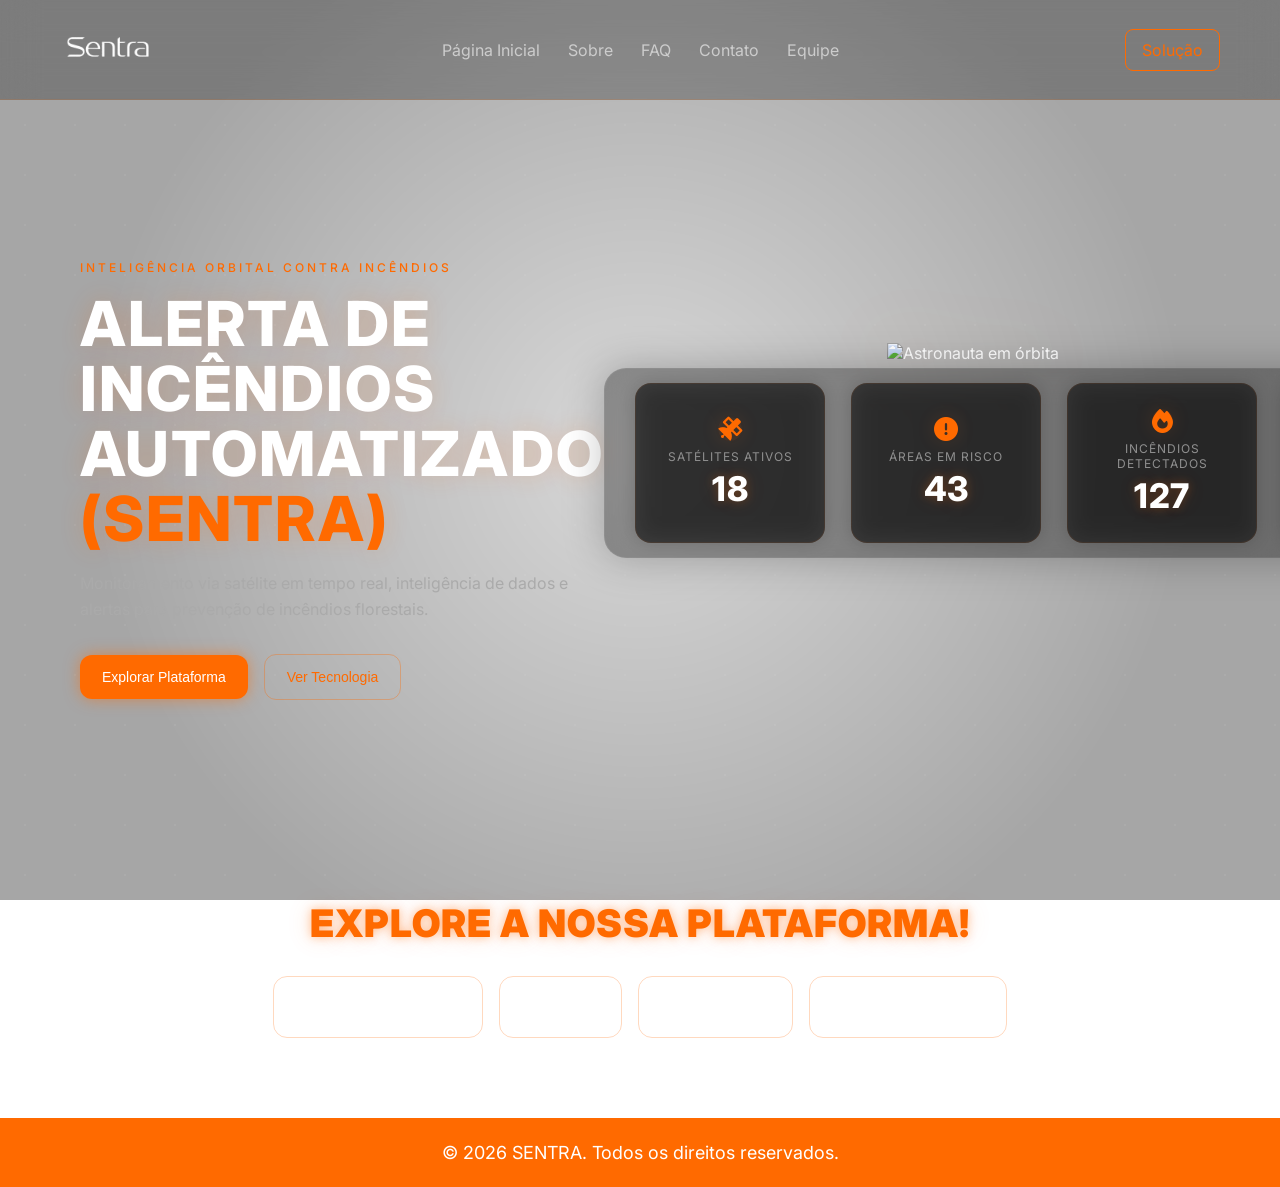
==== commit bbfd725d: "fix: colocando h1 explore a nossa plataforma, colocando botoes e deixando a pagina inicial responsiv" ====
--- a/index.html
+++ b/index.html
@@ -112,17 +112,38 @@
                 <span class="stat-number">30s</span>
               </div>
             </div>
-          </section>
 
-          <div class="stats-footer">
+          <div class="stat-item">
             <a href="#" class="stats-link">VER TODOS OS DADOS →</a>
           </div>
         </div>
       </section>
     </main>
 
+    <section class="plataforma-section">
+
+    <h1 class="text-h1-plataforma">
+      EXPLORE A NOSSA PLATAFORMA!
+    </h1>
+    <div class="plataforma-buttons">
+      <a href="./paginas/pag-sobre.html" class="btn-plataforma">
+        Sobre o Projeto
+      </a>
+      <a href="./paginas/pag-faq.html" class="btn-plataforma">
+        FAQ
+      </a>
+      <a href="./paginas/pag-contato.html" class="btn-plataforma">
+        Contato
+      </a>
+      <a href="./paginas/pag-equipe.html" class="btn-plataforma">
+        Nossa Equipe
+      </a>
+  </div>
+</section>
+
     <footer class="footer">
       <p class="text-footer">© 2026 SENTRA. Todos os direitos reservados.</p>
     </footer>
+    
   </body>
 </html>
--- a/css/styles.css
+++ b/css/styles.css
@@ -9,6 +9,7 @@
     background: var(--cor-preto);
     color: var(--cor-branco);
     font-size: 16px;
+    background: url("../assets/background-pagina-inicial.png") center center / cover no-repeat;
 }
 
 .hero {
@@ -98,7 +99,7 @@
 }
 
 .text-sentra {
-    color: var(--cor-laranja-primario);
+    color: var(--laranja-primario);
 }
 
 .description {
@@ -338,10 +339,6 @@
     transition: color 0.3s ease;
 }
 
-.stats-link:hover {
-    color: var(--laranja-primario);
-}
-
 .stats-link::after {
     content: "";
     position: absolute;
@@ -355,9 +352,92 @@
     transition: width 0.35s ease, box-shadow 0.35s ease;
 }
 
-.stats-link:hover::after {
+
+.text-h1-plataforma {
+    text-align: center;
+    color: var(--laranja-primario);
+    font-size: 38px;
+    font-weight: 900;
+    letter-spacing: 1px;
+    text-transform: uppercase;
+    margin-bottom: 25px;
+    text-shadow: 0 0 10px rgba(255, 106, 0, 0.4),0 0 25px rgba(255, 106, 0, 0.2);
+}
+.plataforma-buttons {
+    display: flex;
+    gap: 16px;
+    justify-content: center;
+    flex-wrap: wrap;
+    margin-top: 30px;
+    animation: fadeUp 1s ease forwards;
+}
+
+.btn-plataforma {
+    padding: 20px 45px;
+    border-radius: 14px;
+    text-decoration: none;
+    color: var(--cor-branco);
+    background: transparent;
+    border: 1px solid rgba(255, 106, 0, 0.25);
+    transition: all 0.35s ease;
+    font-weight: 600;
+    position: relative;
+    overflow: hidden;
+    
+}
+
+.btn-plataforma:hover {
+    transform: translateY(-6px) scale(1.03);
+    background: rgba(255, 106, 0, 0.18);
+    box-shadow: 0 0 25px rgba(255, 106, 0, 0.25);
+}
+
+.btn-plataforma::before {
+    content: "";
+    position: absolute;
+    top: 0;
+    left: -100%;
     width: 100%;
-    box-shadow: 0 0 10px rgba(255, 106, 0, 0.8);
+    height: 100%;
+    background: linear-gradient(120deg,transparent, rgba(255, 255, 255, 0.15),transparent);
+    transition: 0.5s;
+}
+
+.btn-plataforma:hover::before {
+    left: 100%;
+}
+
+@keyframes fadeDown {
+    from {
+        opacity: 0;
+        transform: translateY(-20px);
+    }
+    to {
+        opacity: 1;
+        transform: translateY(0);
+    }
+}
+
+@keyframes fadeUp {
+    from {
+        opacity: 0;
+        transform: translateY(20px);
+    }
+    to {
+        opacity: 1;
+        transform: translateY(0);
+    }
+}
+
+@keyframes expandLine {
+    from {
+        width: 0;
+        opacity: 0;
+    }
+    to {
+        width: 120px;
+        opacity: 1;
+    }
 }
 
 .footer {
@@ -373,10 +453,127 @@
 
 }
 
-.footer,.text-footer {
+.text-footer {
     margin: 0;
     font-size: 18px;
     font-weight: 400;
     color: var(--cor-branco);
     text-align: center;
-}+}
+
+/* Tablet */
+@media (max-width: 1100px){
+
+    .hero{
+        flex-direction: column;
+        padding: 120px 40px 60px;
+        text-align: center;
+        gap: 40px;
+    }
+
+    .hero-text{
+        max-width: 100%;
+    }
+
+    .hero-h1{
+        font-size: 48px;
+    }
+
+    .hero-right{
+        width: 100%;
+    }
+
+    .hero-image{
+        width: 420;
+    }
+
+    .stats{
+        flex-wrap: wrap;
+        transform: none;
+        margin-top: 40px;
+        gap: 16px;
+        padding: 20px;
+    }
+
+    .stat-item{
+        flex: 1 1 45%;
+        min-width: 160px;
+    }
+}
+
+/* Celular */
+
+@media (max-width: 768px){
+    .hero{
+        padding: 120px 20px 40px;
+    }
+
+    .hero-h1{
+        font-size: 30px;
+        line-height: 1.2;
+    }
+
+    .description{
+        font-size: 14px;
+    }
+
+    .actions{
+        flex-direction: column;
+        width: 100%;
+    }
+
+    .btn-primary, .btn-secondary{
+        width: 100%;
+    }
+
+    .hero-image{
+        width: 320px;
+    }
+
+    .heat-widget{
+        position: relative;
+        top: auto;
+        right: auto;
+        margin-top: 20px;
+    }
+
+    .stats{
+        flex-direction: column;
+        align-items: center;
+        padding: 20px;
+    }
+
+    .stat-item{
+        width: 100%;
+        max-width: 320px;
+    }
+
+    .stats-footer{
+        text-align: center;
+        margin-top: 10px;
+    }
+}
+
+@media (max-width: 480px){
+    .hero-h1{
+        font-size: 28px;
+    }
+
+    .hero-text-main{
+        font-size: 10px;
+    }
+
+    .hero-image{
+        width: 260px;
+    }
+
+    .stat-number{
+        font-size: 26px;
+    }
+
+    .stat-icon{
+        width: 50px;
+        height: 50px;
+        font-size: 20px;
+    }
+}
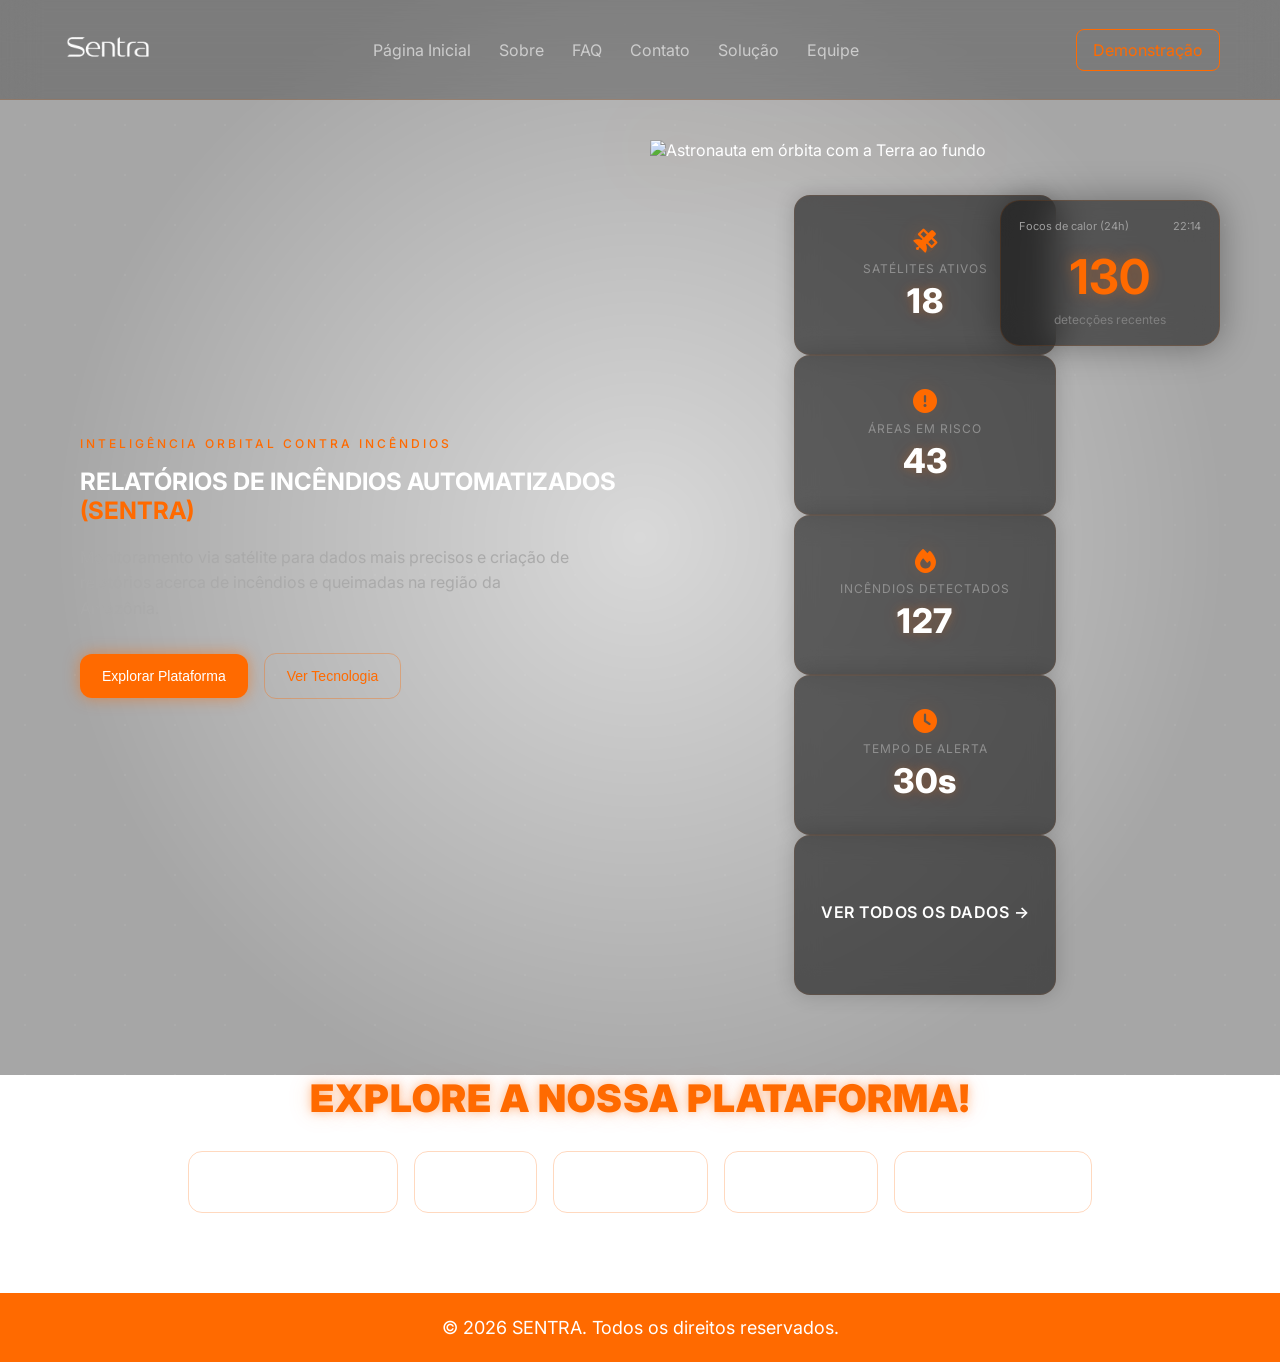
==== commit aea85e4b: "Merge pull request #11 from enzoestanguera/main PR ACEITO" ====
--- a/index.html
+++ b/index.html
@@ -1,12 +1,20 @@
 <!doctype html>
 <html lang="pt-br">
   <head>
+    <!-- Configurações básicas da página  -->
     <meta charset="UTF-8" />
     <meta name="viewport" content="width=device-width, initial-scale=1.0" />
+
+    <!-- Titulo Exibido na aba do Navegador -->
     <title>Página Inicial / Sentra</title>
 
+    <!-- Arquivo CSS principal -->
     <link rel="stylesheet" href="./css/styles.css" />
+
+    <!-- Arquivo JavaScript -->
     <script src="./js/scripts.js" defer></script>
+
+    <!-- Biblioteca de ícones Font Awesome -->
     <link
       rel="stylesheet"
       href="https://cdnjs.cloudflare.com/ajax/libs/font-awesome/6.5.2/css/all.min.css"
@@ -14,7 +22,13 @@
   </head>
 
   <body>
+    <!-- =========================
+         NAVBAR
+    ========================== -->
+
     <header class="navbar">
+      <!-- Logotipo da Plataforma -->
+
       <div class="logo">
         <img
           src="./assets/logotipo-sentra.webp"
@@ -23,51 +37,66 @@
         />
       </div>
 
-      <nav>
+      <!-- Menu principal de navegação -->
+      <nav aria-label="Navegação principal">
         <a href="./index.html" class="nav-link text-highlight"
           >Página Inicial</a
         >
         <a href="./paginas/pag-sobre.html" class="nav-link">Sobre</a>
         <a href="./paginas/pag-faq.html" class="nav-link">FAQ</a>
         <a href="./paginas/pag-contato.html" class="nav-link">Contato</a>
+        <a href="./paginas/pag-solucao.html" class="nav-link">Solução</a>
         <a href="./paginas/pag-equipe.html" class="nav-link">Equipe</a>
       </nav>
 
-      <a href="./paginas/pag-solucao.html" class="btn-nav">Solução</a>
+      <!-- Botão Demostração -->
+      <a href="./paginas/pag-demonstracao.html" class="btn-nav">Demonstração</a>
     </header>
 
     <main>
+      <!-- =========================
+             HERO SECTION
+        ========================== -->
+
       <section class="hero">
         <div class="background"></div>
 
+        <!-- Área de textos principais -->
         <div class="hero-text" data-speed="2">
+          <!-- Texto introdutório -->
           <p class="hero-text-main">INTELIGÊNCIA ORBITAL CONTRA INCÊNDIOS</p>
 
-          <h1 class="hero-h1">
-            ALERTA DE INCÊNDIOS AUTOMATIZADO<br />
+          <!-- Título principal -->
+          <h1 class="titulo-principal">
+            RELATÓRIOS DE INCÊNDIOS AUTOMATIZADOS<br />
             <span class="text-sentra">(SENTRA)</span>
           </h1>
 
+          <!-- Descrição da solução -->
           <p class="description">
-            Monitoramento via satélite em tempo real, inteligência de dados e
-            alertas para prevenção de incêndios florestais.
+            Monitoramento via satélite para dados mais precisos e criação de
+            relatórios acerca de incêndios e queimadas na região da Amazônia.
           </p>
 
+          <!-- Botões de ação -->
           <div class="actions">
             <button class="btn-primary">Explorar Plataforma</button>
             <button class="btn-secondary">Ver Tecnologia</button>
           </div>
         </div>
 
+        <!-- Área visual da hero -->
         <div class="hero-right">
+          <!-- Imagem principal -->
           <div class="hero-media">
             <img
               class="hero-image"
-              src="assets/astronauta.webp"
-              alt="Astronauta em órbita"
+              src="./assets/astronauta.webp"
+              alt="Astronauta em órbita com a Terra ao fundo"
             />
           </div>
 
+          <!-- Widget de monitoramento -->
           <div class="heat-widget" id="heat-widget">
             <div class="heat-header">
               Focos de calor (24h)
@@ -80,70 +109,86 @@
             </div>
           </div>
 
-          <section class="stats">
+          <!-- Estatísticas da plataforma -->
+          <div class="stats-container">
+            <!-- Card: Satélites -->
             <div class="stat-item">
-              <i class="fa-solid fa-satellite stat-icon"></i>
+              <i class="fa-solid fa-satellite stat-icon" aria-hidden="true"></i>
               <div class="stat-info">
                 <p class="text-stats">SATÉLITES ATIVOS</p>
                 <span class="stat-number">18</span>
               </div>
             </div>
 
+            <!-- Card: Áreas em risco -->
             <div class="stat-item">
-              <i class="fa-solid fa-circle-exclamation stat-icon"></i>
+              <i
+                class="fa-solid fa-circle-exclamation stat-icon"
+                aria-hidden="true"
+              ></i>
               <div class="stat-info">
                 <p class="text-stats">ÁREAS EM RISCO</p>
                 <span class="stat-number">43</span>
               </div>
             </div>
 
+            <!-- Card: Incêndios detectados -->
             <div class="stat-item">
-              <i class="fa-solid fa-fire stat-icon"></i>
+              <i class="fa-solid fa-fire stat-icon" aria-hidden="true"></i>
               <div class="stat-info">
                 <p class="text-stats">INCÊNDIOS DETECTADOS</p>
                 <span class="stat-number">127</span>
               </div>
             </div>
 
+            <!-- Card: Tempo de Alerta -->
             <div class="stat-item">
-              <i class="fa-solid fa-clock stat-icon"></i>
+              <i class="fa-solid fa-clock stat-icon" aria-hidden="true"></i>
               <div class="stat-info">
                 <p class="text-stats">TEMPO DE ALERTA</p>
                 <span class="stat-number">30s</span>
               </div>
             </div>
+            <!-- Link para visualizar todos os dados -->
+            <div class="stat-item">
+              <a href="#" class="stats-link">VER TODOS OS DADOS →</a>
+            </div>
+          </div>
+        </div>
+      </section>
 
-          <div class="stat-item">
-            <a href="#" class="stats-link">VER TODOS OS DADOS →</a>
-          </div>
+      <!-- =========================
+             SEÇÃO DE NAVEGAÇÃO
+        ========================== -->
+
+      <section class="plataforma-section">
+        <h2 class="text-h1-plataforma">EXPLORE A NOSSA PLATAFORMA!</h2>
+
+        <!-- Botões para as páginas do projeto -->
+        <div class="plataforma-buttons">
+          <a href="./paginas/pag-sobre.html" class="btn-plataforma">
+            Sobre o Projeto</a
+          >
+          <a href="./paginas/pag-faq.html" class="btn-plataforma"> FAQ </a>
+          <a href="./paginas/pag-contato.html" class="btn-plataforma"
+            >Contato
+          </a>
+          <a href="./paginas/pag-solucao.html" class="btn-plataforma"
+            >Solução</a
+          >
+          <a href="./paginas/pag-equipe.html" class="btn-plataforma"
+            >Nossa Equipe</a
+          >
         </div>
       </section>
     </main>
 
-    <section class="plataforma-section">
-
-    <h1 class="text-h1-plataforma">
-      EXPLORE A NOSSA PLATAFORMA!
-    </h1>
-    <div class="plataforma-buttons">
-      <a href="./paginas/pag-sobre.html" class="btn-plataforma">
-        Sobre o Projeto
-      </a>
-      <a href="./paginas/pag-faq.html" class="btn-plataforma">
-        FAQ
-      </a>
-      <a href="./paginas/pag-contato.html" class="btn-plataforma">
-        Contato
-      </a>
-      <a href="./paginas/pag-equipe.html" class="btn-plataforma">
-        Nossa Equipe
-      </a>
-  </div>
-</section>
+    <!-- =========================
+         RODAPÉ
+    ========================== -->
 
     <footer class="footer">
       <p class="text-footer">© 2026 SENTRA. Todos os direitos reservados.</p>
     </footer>
-    
   </body>
 </html>
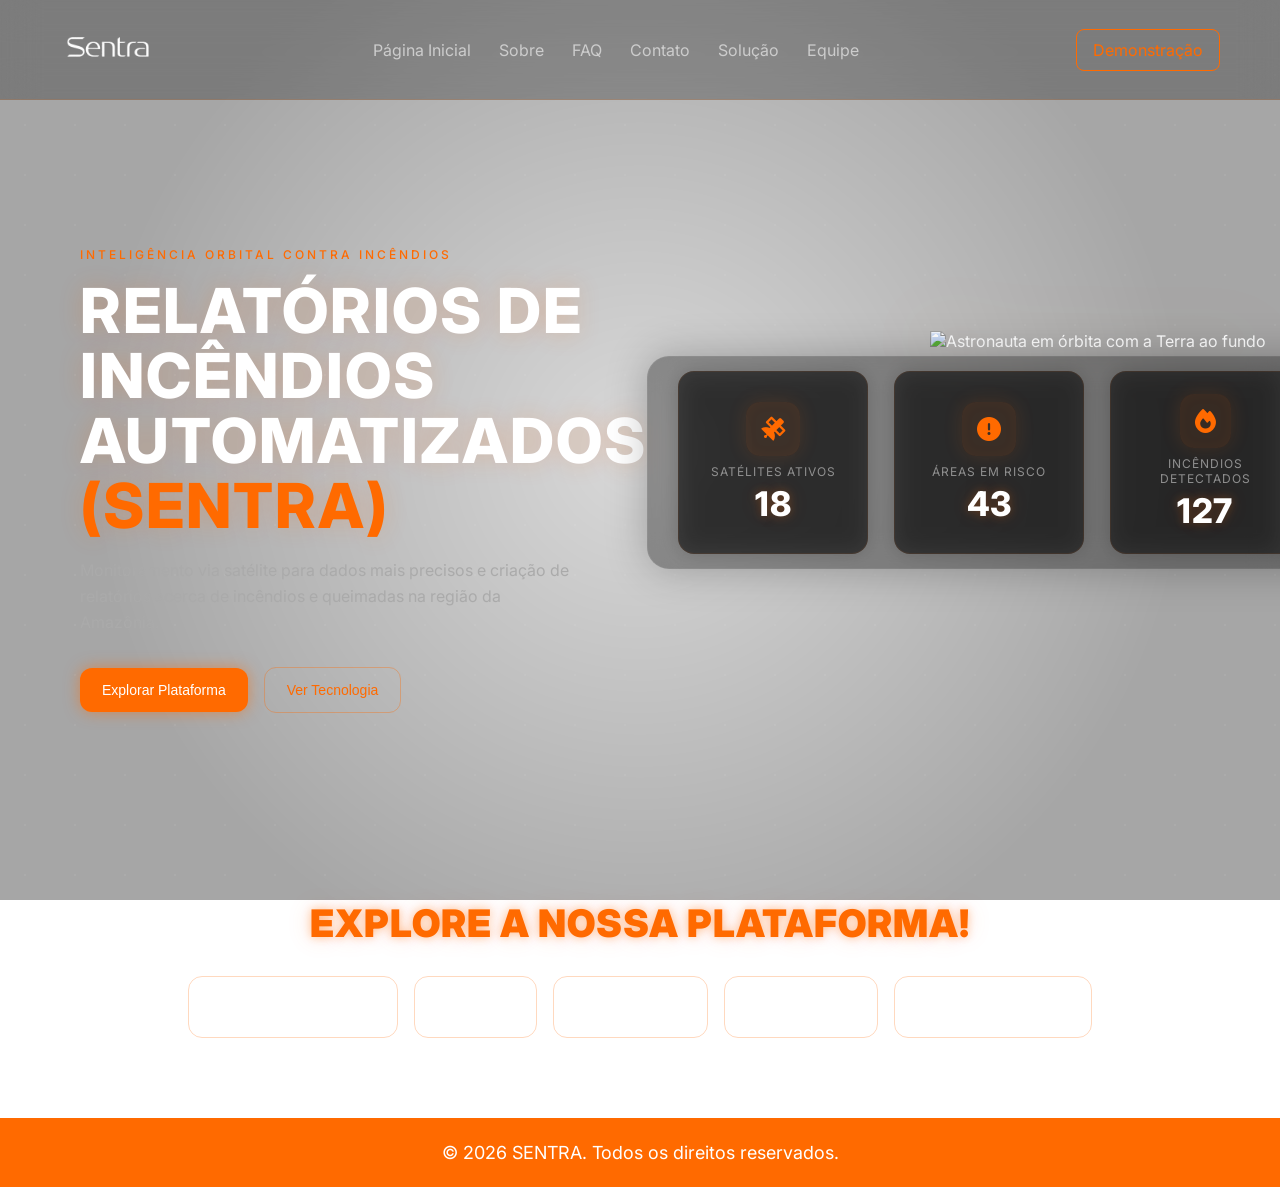
==== commit 0ee4aa84: "Merge branch 'main' of https://github.com/NextGen-Lulpa/projeto-sentra" ====
--- a/index.html
+++ b/index.html
@@ -22,10 +22,8 @@
   </head>
 
   <body>
-    <!-- =========================
-         NAVBAR
-    ========================== -->
 
+      <!-- NAVBAR -->
     <header class="navbar">
       <!-- Logotipo da Plataforma -->
 
@@ -54,10 +52,8 @@
     </header>
 
     <main>
-      <!-- =========================
-             HERO SECTION
-        ========================== -->
 
+       <!-- HERO SECTION -->
       <section class="hero">
         <div class="background"></div>
 
@@ -157,10 +153,7 @@
         </div>
       </section>
 
-      <!-- =========================
-             SEÇÃO DE NAVEGAÇÃO
-        ========================== -->
-
+      <!-- SEÇÃO DE NAVEGAÇÃO -->
       <section class="plataforma-section">
         <h2 class="text-h1-plataforma">EXPLORE A NOSSA PLATAFORMA!</h2>
 
@@ -183,10 +176,7 @@
       </section>
     </main>
 
-    <!-- =========================
-         RODAPÉ
-    ========================== -->
-
+    <!-- RODAPÉ -->
     <footer class="footer">
       <p class="text-footer">© 2026 SENTRA. Todos os direitos reservados.</p>
     </footer>
--- a/css/styles.css
+++ b/css/styles.css
@@ -1,579 +1,608 @@
-@import url('navbar.css');
-
-html {
-    scroll-behavior: smooth;
-}
-
-body {
-    font-family: 'Inter', sans-serif;
-    background: var(--cor-preto);
-    color: var(--cor-branco);
-    font-size: 16px;
-    background: url("../assets/background-pagina-inicial.png") center center / cover no-repeat;
-}
-
-.hero {
-    position: relative;
-    min-height: 100vh;
-    display: flex;
-    justify-content: space-between;
-    align-items: center;
-    padding: 140px 80px 80px;
-    overflow: hidden;
-}
-
-.background {
-    position: absolute;
-    inset: 0;
-    background: url("../assets/background-pagina-inicial.png") center center / cover no-repeat;
-    transform: scale(1.1);
-    z-index: 0;
-    animation: bgFloat 24s ease-in-out infinite;
-}
-
-@keyframes bgFloat {
-    0% {
-        transform: scale(1.1) translate(0px, 0px);
-    }
-
-    25% {
-        transform: scale(1.15) translate(20px, -10px);
-    }
-
-    50% {
-        transform: scale(1.12) translate(-15px, 15px);
-    }
-
-    75% {
-        transform: scale(1.16) translate(10px, -8px);
-    }
-
-    100% {
-        transform: scale(1.1) translate(0px, 0px);
-    }
-}
-
-.hero::before {
-    content: "";
-    position: absolute;
-    inset: 0;
-    background: radial-gradient(circle at center, rgba(0, 0, 0, 0.15) 0%, rgba(0, 0, 0, 0.35) 70%);
-    z-index: 1;
-}
-
-.hero::after {
-    content: "";
-    position: absolute;
-    inset: 0;
-    background-image: radial-gradient(var(--cor-branco) 1px, transparent 1px);
-    background-size: 50px 50px;
-    opacity: 0.05;
-    z-index: 1;
-}
-
-.hero-text {
-    position: relative;
-    z-index: 5;
-    max-width: 620px;
-}
-
-.hero-text-main {
-    color: var(--laranja-primario);
-    font-size: 12px;
-    font-weight: 500;
-    letter-spacing: 3px;
-    margin-bottom: 16px;
-}
-
-.hero-h1 {
-    font-size: 62px;
-    line-height: 1.05;
-    font-weight: 800;
-    text-transform: uppercase;
-    letter-spacing: 2px;
-    text-shadow: 0 0 25px rgba(255, 106, 0, 0.2);
-}
-
-.hero-h1 {
-    color: var(--cor-branco);
-}
-
-.text-sentra {
-    color: var(--laranja-primario);
-}
-
-.description {
-    margin: 20px 0;
-    color: var(--cor-cinza);
-    max-width: 500px;
-    line-height: 1.6;
-}
-
-.actions {
-    display: flex;
-    align-items: center;
-    gap: 16px;
-    margin-top: 32px;
-}
-
-.btn-primary,.btn-secondary {
-    padding: 14px 22px;
-    border-radius: 12px;
-    font-size: 14px;
-    font-weight: 500;
-    cursor: pointer;
-    transition: 0.35s ease;
-}
-
-.btn-primary {
-    background: var(--laranja-primario);
-    border: none;
-    color: var(--cor-branco);
-    box-shadow: 0 0 15px rgba(255, 106, 0, 0.5);
-}
-
-.btn-primary:hover {
-    transform: translateY(-3px);
-    box-shadow: 0 0 35px rgba(255, 106, 0, 0.45);
-}
-
-.btn-secondary {
-    background: transparent;
-    border: 1px solid rgba(255, 106, 0, 0.35);
-    color: var(--laranja-primario);
-}
-
-.btn-secondary:hover {
-    transform: translateY(-3px);
-    border-color: var(--laranja-primario);
-    box-shadow: 0 0 22px rgba(255, 106, 0, 0.2);
-}
-
-.hero-right {
-    position: relative;
-    z-index: 5;
-    display: flex;
-    flex-direction: column;
-    align-items: center;
-    gap: 35px;
-}
-
-.hero-media {
-    position: relative;
-    display: flex;
-    justify-content: center;
-    align-items: center;
-}
-
-.hero-media {
-    filter: drop-shadow(0 0 35px rgba(255, 106, 0, 0.22));
-    pointer-events: none;
-    user-select: none;
-}
-
-.hero-image {
-    width: 550px;
-    max-width: 100%;
-}
-
-.heat-widget {
-    position: absolute;
-    top: 60px;
-    right: -20px;
-    width: 220px;
-    padding: 18px;
-    border-radius: 20px;
-    background: rgba(15, 15, 15, 0.55);
-    backdrop-filter: blur(18px);
-    -webkit-backdrop-filter: blur(18px);
-    border: 1px solid rgba(255, 106, 0, 0.12);
-    box-shadow: 0 0 35px rgba(0, 0, 0, 0.35);
-    z-index: 20;
-    transition: 0.35s ease;
-}
-
-.heat-widget:hover {
-    transform: translateY(-5px);
-    border-color: rgba(255, 106, 0, 0.35);
-}
-
-.heat-header {
-    display: flex;
-    justify-content: space-between;
-    font-size: 11px;
-    color: #9f9f9f;
-    margin-bottom: 14px;
-}
-
-.heat-body {
-    text-align: center;
-}
-
-.heat-number {
-    font-size: 48px;
-    font-weight: 700;
-    color: var(--laranja-primario);
-    text-shadow: 0 0 15px rgba(255, 106, 0, 0.4);
-}
-
-.heat-label {
-    margin-top: 6px;
-    font-size: 12px;
-    color: #7f7f7f;
-}
-
-.stats {
-    display: flex;
-    align-items: stretch;
-    justify-content: center;
-    gap: 26px;
-    padding: 14px 30px;
-    margin-top: 30px;
-    position: relative;
-    z-index: 15;
-    transform: translateY(-60px);
-    border-radius: 22px;
-    background: rgba(0, 0, 0, 0.35);
-    backdrop-filter: blur(15px);
-    -webkit-backdrop-filter: blur(15px);
-    border: 1px solid rgba(255, 255, 255, 0.06);
-    box-shadow: 0 0 40px rgba(0, 0, 0, 0.25);
-}
-
-.stat-item {
-    position: relative;
-    min-width: 190px;
-    min-height: 160px;
-    padding: 22px 26px;
-    display: flex;
-    flex-direction: column;
-    align-items: center;
-    justify-content: center;
-    gap: 8px;
-    text-align: center;
-    border-radius: 16px;
-    color: var(--cor-cinza);
-    background: rgba(17, 17, 17, 0.6);
-    backdrop-filter: blur(12px);
-    -webkit-backdrop-filter: blur(12px);
-    border: 1px solid rgba(255, 106, 0, 0.08);
-    box-shadow: 0 0 20px rgba(0, 0, 0, 0.18);
-    transition: all 0.35s ease;
-}
-
-.stat-item:hover {
-    transform: translateY(-6px);
-    background: rgba(255, 255, 255, 0.03);
-    border-color: rgba(255, 106, 0, 0.18);
-    box-shadow: 0 0 25px rgba(255, 106, 0, 0.12), 0 10px 30px rgba(0, 0, 0, 0.25);
-}
-
-.stat-item::after {
-    content: "";
-    position: absolute;
-    left: 50%;
-    bottom: 0;
-    width: 0%;
-    height: 2px;
-    background: var(--laranja-primario);
-    border-radius: 999px;
-    transform: translateX(-50%);
-    transition: width 0.4s ease, box-shadow 0.4s ease;
-}
-
-.stat-item:hover::after {
-    width: 75%;
-    box-shadow: 0 0 10px rgba(255, 106, 0, 0.6);
-}
-
-.stat-icon {
-    display: flex;
-    align-items: center;
-    justify-content: center;
-    font-size: 24px;
-    color: var(--laranja-primario);
-    border-radius: 14px;
-    background: rgba(255, 106, 0, 0.08);
-    box-shadow: 0 0 20px rgba(255, 106, 0, 0.12), inset 0 0 15px rgba(255, 106, 0, 0.04);
-    flex-shrink: 0;
-    transition: transform 0.35s ease, box-shadow 0.35s ease, background 0.35s ease;
-}
-
-.stat-item:hover .stat-icon {
-    transform: translateY(-4px) scale(1.06);
-    background: rgba(255, 106, 0, 0.14);
-    box-shadow: 0 0 25px rgba(255, 106, 0, 0.25);
-}
-
-
-.stat-info {
-    display: flex;
-    flex-direction: column;
-    align-items: center;
-    gap: 4px;
-}
-
-.text-stats {
-    font-size: 12px;
-    letter-spacing: 1px;
-    color: #8f8f8f;
-    margin: 0;
-}
-
-.stat-number {
-    font-size: 34px;
-    font-weight: 800;
-    color: var(--cor-branco);
-    letter-spacing: 0.5px;
-    text-shadow: 0 0 10px rgba(255, 106, 0, 0.25), 0 0 22px rgba(255, 106, 0, 0.12);
-}
-
-.stats-link {
-    position: relative;
-    display: inline-block;
-    text-decoration: none;
-    color: var(--cor-branco);
-    font-weight: 600;
-    letter-spacing: 0.5px;
-    padding-bottom: 6px;
-    transition: color 0.3s ease;
-}
-
-.stats-link::after {
-    content: "";
-    position: absolute;
-    left: 50%;
-    bottom: 0;
-    width: 0%;
-    height: 2px;
-    background: var(--laranja-primario);
-    border-radius: 20px;
-    transform: translateX(-50%);
-    transition: width 0.35s ease, box-shadow 0.35s ease;
-}
-
-
-.text-h1-plataforma {
-    text-align: center;
-    color: var(--laranja-primario);
-    font-size: 38px;
-    font-weight: 900;
-    letter-spacing: 1px;
-    text-transform: uppercase;
-    margin-bottom: 25px;
-    text-shadow: 0 0 10px rgba(255, 106, 0, 0.4),0 0 25px rgba(255, 106, 0, 0.2);
-}
-.plataforma-buttons {
-    display: flex;
-    gap: 16px;
-    justify-content: center;
-    flex-wrap: wrap;
-    margin-top: 30px;
-    animation: fadeUp 1s ease forwards;
-}
-
-.btn-plataforma {
-    padding: 20px 45px;
-    border-radius: 14px;
-    text-decoration: none;
-    color: var(--cor-branco);
-    background: transparent;
-    border: 1px solid rgba(255, 106, 0, 0.25);
-    transition: all 0.35s ease;
-    font-weight: 600;
-    position: relative;
-    overflow: hidden;
-    
-}
-
-.btn-plataforma:hover {
-    transform: translateY(-6px) scale(1.03);
-    background: rgba(255, 106, 0, 0.18);
-    box-shadow: 0 0 25px rgba(255, 106, 0, 0.25);
-}
-
-.btn-plataforma::before {
-    content: "";
-    position: absolute;
-    top: 0;
-    left: -100%;
-    width: 100%;
-    height: 100%;
-    background: linear-gradient(120deg,transparent, rgba(255, 255, 255, 0.15),transparent);
-    transition: 0.5s;
-}
-
-.btn-plataforma:hover::before {
-    left: 100%;
-}
-
-@keyframes fadeDown {
-    from {
-        opacity: 0;
-        transform: translateY(-20px);
-    }
-    to {
-        opacity: 1;
-        transform: translateY(0);
-    }
-}
-
-@keyframes fadeUp {
-    from {
-        opacity: 0;
-        transform: translateY(20px);
-    }
-    to {
-        opacity: 1;
-        transform: translateY(0);
-    }
-}
-
-@keyframes expandLine {
-    from {
-        width: 0;
-        opacity: 0;
-    }
-    to {
-        width: 120px;
-        opacity: 1;
-    }
-}
-
-.footer {
-    width: 100%;
-    padding: 24px 20px;
-    display: flex;
-    justify-content: center;
-    align-items: center;
-    background: var(--laranja-primario);
-    margin-top: 80px;
-    position: relative;
-    z-index: 20;
-
-}
-
-.text-footer {
-    margin: 0;
-    font-size: 18px;
-    font-weight: 400;
-    color: var(--cor-branco);
-    text-align: center;
-}
-
-/* Tablet */
-@media (max-width: 1100px){
-
-    .hero{
+   /* IMPORTAÇÕES E CONFIGURAÇÕES GLOBAIS */
+    @import url('navbar.css');
+
+    html {
+        scroll-behavior: smooth;
+    }
+
+    body {
+        font-family: 'Inter', sans-serif;
+        background: var(--cor-bg);
+        color: var(--cor-branco);
+        font-size: 16px;
+        min-height: 100vh;
+        position: relative;
+        overflow-x: hidden;
+    }
+
+   /* FUNDO ANIMADO DA PÁGINA */
+    body::before {
+        content: "";
+        position: fixed;
+        inset: -50px;
+        background: url("../assets/background-pagina-inicial.png") center center / cover no-repeat;
+        z-index: -1;
+        animation: bgFloat 24s ease-in-out infinite;
+        --x: var(--bg-parallax-x, 0px);
+        --y: var(--bg-parallax-y, 0px);
+        transform: scale(1.2) translate3d(var(--x), var(--y), 0);
+        will-change: transform;
+    }
+
+    @keyframes bgFloat {
+        0% {
+            background-position: center center;
+        }
+
+        25% {
+            background-position: calc(50% + 15px) calc(50% - 10px);
+        }
+
+        50% {
+            background-position: calc(50% - 12px) calc(50% + 12px);
+        }
+
+        75% {
+            background-position: calc(50% + 8px) calc(50% - 8px);
+        }
+
+        100% {
+            background-position: center center;
+        }
+    }
+
+   /* HERO SECTION */
+    .hero {
+        position: relative;
+        min-height: 100vh;
+        display: flex;
+        justify-content: space-between;
+        align-items: center;
+        padding: 140px 80px 80px;
+        overflow: hidden;
+    }
+
+    /* Overlay escuro para melhorar a leitura dos textos */
+    .hero::before {
+        content: "";
+        position: absolute;
+        inset: 0;
+        background: radial-gradient(circle at center, rgba(0, 0, 0, 0.15) 0%, rgba(0, 0, 0, 0.35) 70%);
+        z-index: 1;
+    }
+
+    /* Efeito de pontos decorativos */
+    .hero::after {
+        content: "";
+        position: absolute;
+        inset: 0;
+        background-image: radial-gradient(var(--cor-branco) 1px, transparent 1px);
+        background-size: 50px 50px;
+        opacity: 0.05;
+        z-index: 1;
+    }
+
+   /* ÁREA DE TEXTO DA HERO  */
+    .hero-text {
+        position: relative;
+        z-index: 5;
+        max-width: 620px;
+        will-change: transform;
+    }
+
+    /* Texto superior da hero */
+    .hero-text-main {
+        color: var(--laranja-primario);
+        font-size: 12px;
+        font-weight: 500;
+        letter-spacing: 3px;
+        margin-bottom: 16px;
+    }
+
+    /* Título principal */
+    .titulo-principal {
+        font-size: 62px;
+        line-height: 1.05;
+        font-weight: 800;
+        text-transform: uppercase;
+        letter-spacing: 2px;
+        text-shadow: 0 0 25px rgba(255, 106, 0, 0.2);
+        color: var(--cor-branco);
+    }
+
+    /* Destaque da palavra SENTRA */
+    .text-sentra {
+        color: var(--laranja-primario);
+    }
+
+    /* Descrição do projeto */
+    .hero-text .description {
+        margin: 20px 0;
+        color: var(--cor-cinza);
+        max-width: 500px;
+        line-height: 1.6;
+    }
+
+   /* BOTÕES DE AÇÃO */
+    .actions {
+        display: flex;
+        align-items: center;
+        gap: 16px;
+        margin-top: 32px;
+    }
+
+    /* Botão principal */
+    /* Botão secundário */
+    .btn-primary,
+    .btn-secondary {
+        padding: 14px 22px;
+        border-radius: 12px;
+        font-size: 14px;
+        font-weight: 500;
+        cursor: pointer;
+        transition: 0.35s ease;
+    }
+
+    .btn-primary {
+        background: var(--laranja-primario);
+        border: none;
+        color: var(--cor-branco);
+        box-shadow: 0 0 15px rgba(255, 106, 0, 0.5);
+    }
+
+    /* Botão principal animação de passar o mouse em cima */
+    .btn-primary:hover {
+        transform: translateY(-3px);
+        box-shadow: 0 0 35px rgba(255, 106, 0, 0.45);
+    }
+
+    .btn-secondary {
+        background: transparent;
+        border: 1px solid rgba(255, 106, 0, 0.35);
+        color: var(--laranja-primario);
+    }
+
+    /* Botão secondary animação de passar o mouse em cima */
+    .btn-secondary:hover {
+        transform: translateY(-3px);
+        border-color: var(--laranja-primario);
+        box-shadow: 0 0 22px rgba(255, 106, 0, 0.2);
+    }
+
+
+   /* ÁREA VISUAL DA HERO */
+
+    .hero-right {
+        position: relative;
+        z-index: 5;
+        display: flex;
         flex-direction: column;
-        padding: 120px 40px 60px;
+        align-items: center;
+        gap: 35px;
+    }
+
+    /* Container da imagem principal */
+    .hero-media {
+        position: relative;
+        display: flex;
+        justify-content: center;
+        align-items: center;
+        filter: drop-shadow(0 0 35px rgba(255, 106, 0, 0.22));
+        pointer-events: none;
+        user-select: none;
+        will-change: transform;
+    }
+
+    /* Imagem do astronauta */
+    .hero-image {
+        width: 550px;
+        max-width: 100%;
+    }
+
+
+   /* WIDGET DE MONITORAMENTO */
+    .heat-widget {
+        position: absolute;
+        top: 60px;
+        right: -20px;
+        width: 220px;
+        padding: 18px;
+        border-radius: 20px;
+        background: rgba(15, 15, 15, 0.55);
+        backdrop-filter: blur(18px);
+        -webkit-backdrop-filter: blur(18px);
+        border: 1px solid rgba(255, 106, 0, 0.12);
+        box-shadow: 0 0 35px rgba(0, 0, 0, 0.35);
+        z-index: 20;
+        transition: border-color 0.35s ease, transform 0.1s ease-out;
+        will-change: transform;
+    }
+
+    .heat-widget:hover {
+        transform: translateY(-5px);
+        border-color: rgba(255, 106, 0, 0.35);
+    }
+
+    .heat-header {
+        display: flex;
+        justify-content: space-between;
+        font-size: 11px;
+        color: #9f9f9f;
+        margin-bottom: 14px;
+    }
+
+    .heat-body {
         text-align: center;
-        gap: 40px;
-    }
-
-    .hero-text{
-        max-width: 100%;
-    }
-
-    .hero-h1{
+    }
+
+    .heat-number {
         font-size: 48px;
-    }
-
-    .hero-right{
+        font-weight: 700;
+        color: var(--laranja-primario);
+        text-shadow: 0 0 15px rgba(255, 106, 0, 0.4);
+    }
+
+    .heat-label {
+        margin-top: 6px;
+        font-size: 12px;
+        color: #7f7f7f;
+    }
+
+   /* CARDS DE ESTATÍSTICAS */
+    .stats-container {
+        display: flex;
+        align-items: stretch;
+        justify-content: center;
+        gap: 26px;
+        padding: 14px 30px;
+        margin-top: 30px;
+        position: relative;
+        z-index: 15;
+        transform: translateY(-60px);
+        border-radius: 22px;
+        background: rgba(0, 0, 0, 0.35);
+        backdrop-filter: blur(15px);
+        -webkit-backdrop-filter: blur(15px);
+        border: 1px solid rgba(255, 255, 255, 0.06);
+        box-shadow: 0 0 40px rgba(0, 0, 0, 0.25);
+    }
+
+    /* Card individual */
+    .stat-item {
+        position: relative;
+        min-width: 190px;
+        min-height: 160px;
+        padding: 22px 26px;
+        display: flex;
+        flex-direction: column;
+        align-items: center;
+        justify-content: center;
+        gap: 8px;
+        text-align: center;
+        border-radius: 16px;
+        color: var(--cor-cinza);
+        background: rgba(17, 17, 17, 0.6);
+        backdrop-filter: blur(12px);
+        -webkit-backdrop-filter: blur(12px);
+        border: 1px solid rgba(255, 106, 0, 0.08);
+        box-shadow: 0 0 20px rgba(0, 0, 0, 0.18);
+        transition: background 0.35s ease, border-color 0.35s ease, box-shadow 0.35s ease;
+        will-change: transform;
+    }
+
+    .stat-item:hover {
+        background: rgba(255, 255, 255, 0.03);
+        border-color: rgba(255, 106, 0, 0.18);
+        box-shadow: 0 0 25px rgba(255, 106, 0, 0.12), 0 10px 30px rgba(0, 0, 0, 0.25);
+    }
+
+    /* Ícones dos cards */
+    .stat-icon {
+        display: flex;
+        align-items: center;
+        justify-content: center;
+        box-sizing: border-box;
+        padding: 15px;
+        font-size: 24px;
+        color: var(--laranja-primario);
+        border-radius: 14px;
+        background: rgba(255, 106, 0, 0.08);
+        box-shadow: 0 0 20px rgba(255, 106, 0, 0.12), inset 0 0 15px rgba(255, 106, 0, 0.04);
+        flex-shrink: 0;
+        transition: transform 0.35s ease, box-shadow 0.35s ease, background 0.35s ease;
+    }
+
+    .stat-item:hover .stat-icon {
+        transform: translateY(-4px) scale(1.06);
+        background: rgba(255, 106, 0, 0.14);
+        box-shadow: 0 0 25px rgba(255, 106, 0, 0.25);
+    }
+
+    /* Informações dos cards */
+    .stat-info {
+        display: flex;
+        flex-direction: column;
+        align-items: center;
+        gap: 4px;
+    }
+
+    .text-stats {
+        font-size: 12px;
+        letter-spacing: 1px;
+        color: #8f8f8f;
+        margin: 0;
+    }
+
+    .stat-number {
+        font-size: 34px;
+        font-weight: 800;
+        color: var(--cor-branco);
+        letter-spacing: 0.5px;
+        text-shadow: 0 0 10px rgba(255, 106, 0, 0.25), 0 0 22px rgba(255, 106, 0, 0.12);
+    }
+
+    /* Link para visualizar todos os dados */
+    .stats-link {
+        position: relative;
+        display: inline-block;
+        text-decoration: none;
+        color: var(--cor-branco);
+        font-weight: 600;
+        letter-spacing: 0.5px;
+        padding-bottom: 6px;
+        transition: color 0.3s ease;
+    }
+
+    .stats-link::after {
+        content: "";
+        position: absolute;
+        left: 50%;
+        bottom: 0;
+        width: 0%;
+        height: 2px;
+        background: var(--laranja-primario);
+        border-radius: 20px;
+        transform: translateX(-50%);
+        transition: width 0.35s ease, box-shadow 0.35s ease;
+    }
+
+    .stats-link:hover::after {
         width: 100%;
-    }
-
-    .hero-image{
-        width: 420;
-    }
-
-    .stats{
+        box-shadow: 0 0 10px rgba(255, 106, 0, 0.6);
+    }
+
+
+   /* SEÇÃO EXPLORE A PLATAFORMA */
+    .text-h1-plataforma {
+        text-align: center;
+        color: var(--laranja-primario);
+        font-size: 38px;
+        font-weight: 900;
+        letter-spacing: 1px;
+        text-transform: uppercase;
+        margin-bottom: 25px;
+        text-shadow: 0 0 10px rgba(255, 106, 0, 0.4), 0 0 25px rgba(255, 106, 0, 0.2);
+    }
+
+    .plataforma-buttons {
+        display: flex;
+        gap: 16px;
+        justify-content: center;
         flex-wrap: wrap;
-        transform: none;
-        margin-top: 40px;
-        gap: 16px;
-        padding: 20px;
-    }
-
-    .stat-item{
-        flex: 1 1 45%;
-        min-width: 160px;
-    }
-}
-
-/* Celular */
-
-@media (max-width: 768px){
-    .hero{
-        padding: 120px 20px 40px;
-    }
-
-    .hero-h1{
-        font-size: 30px;
-        line-height: 1.2;
-    }
-
-    .description{
-        font-size: 14px;
-    }
-
-    .actions{
-        flex-direction: column;
+        margin-top: 30px;
+        animation: fadeUp 1s ease forwards;
+    }
+
+    /* Botões de navegação rápida */
+    .btn-plataforma {
+        padding: 20px 45px;
+        border-radius: 14px;
+        text-decoration: none;
+        color: var(--cor-branco);
+        background: transparent;
+        border: 1px solid rgba(255, 106, 0, 0.25);
+        transition: all 0.35s ease;
+        font-weight: 600;
+        position: relative;
+        overflow: hidden;
+    }
+
+    .btn-plataforma:hover {
+        transform: translateY(-6px) scale(1.03);
+        background: rgba(255, 106, 0, 0.18);
+        box-shadow: 0 0 25px rgba(255, 106, 0, 0.25);
+    }
+
+    .btn-plataforma::before {
+        content: "";
+        position: absolute;
+        top: 0;
+        left: -100%;
         width: 100%;
-    }
-
-    .btn-primary, .btn-secondary{
+        height: 100%;
+        background: linear-gradient(120deg, transparent, rgba(255, 255, 255, 0.15), transparent);
+        transition: 0.5s;
+    }
+
+    .btn-plataforma:hover::before {
+        left: 100%;
+    }
+
+
+   /* ANIMAÇÕES */
+    @keyframes fadeDown {
+        from {
+            opacity: 0;
+            transform: translateY(-20px);
+        }
+
+        to {
+            opacity: 1;
+            transform: translateY(0);
+        }
+    }
+
+    @keyframes fadeUp {
+        from {
+            opacity: 0;
+            transform: translateY(20px);
+        }
+
+        to {
+            opacity: 1;
+            transform: translateY(0);
+        }
+    }
+
+    @keyframes expandLine {
+        from {
+            width: 0;
+            opacity: 0;
+        }
+
+        to {
+            width: 120px;
+            opacity: 1;
+        }
+    }
+
+
+   /* RODAPÉ */
+    .footer {
         width: 100%;
-    }
-
-    .hero-image{
-        width: 320px;
-    }
-
-    .heat-widget{
-        position: relative;
-        top: auto;
-        right: auto;
-        margin-top: 20px;
-    }
-
-    .stats{
-        flex-direction: column;
-        align-items: center;
-        padding: 20px;
-    }
-
-    .stat-item{
-        width: 100%;
-        max-width: 320px;
-    }
-
-    .stats-footer{
+        padding: 24px 20px;
+        display: flex;
+        justify-content: center;
+        align-items: center;
+        background: var(--laranja-primario);
+        margin-top: 80px;
+        position: relative;
+        z-index: 20;
+    }
+
+    .text-footer {
+        margin: 0;
+        font-size: 18px;
+        font-weight: 400;
+        color: var(--cor-branco);
         text-align: center;
-        margin-top: 10px;
-    }
-}
-
-@media (max-width: 480px){
-    .hero-h1{
-        font-size: 28px;
-    }
-
-    .hero-text-main{
-        font-size: 10px;
-    }
-
-    .hero-image{
-        width: 260px;
-    }
-
-    .stat-number{
-        font-size: 26px;
-    }
-
-    .stat-icon{
-        width: 50px;
-        height: 50px;
-        font-size: 20px;
-    }
-}
+    }
+
+   /* RESPONSIVIDADE */
+    /* Tablet */
+    @media (max-width: 1100px) {
+        .hero {
+            flex-direction: column;
+            padding: 120px 40px 60px;
+            text-align: center;
+            gap: 40px;
+        }
+
+        .hero-text {
+            max-width: 100%;
+        }
+
+        .titulo-principal {
+            font-size: 48px;
+        }
+
+        .hero-right {
+            width: 100%;
+        }
+
+        .hero-image {
+            width: 420px;
+        }
+
+        .stats-container {
+            flex-wrap: wrap;
+            transform: none;
+            margin-top: 40px;
+            gap: 16px;
+            padding: 20px;
+        }
+
+        .stat-item {
+            flex: 1 1 45%;
+            min-width: 160px;
+        }
+    }
+
+    /* Celular */
+    @media (max-width: 768px) {
+        .hero {
+            flex-direction: column;
+            text-align: center;
+            gap: 30px;
+            padding: 120px 20px 40px;
+        }
+
+        .titulo-principal {
+            font-size: 30px;
+            line-height: 1.2;
+        }
+
+        .hero-text .description {
+            font-size: 14px;
+            margin: 15px auto;
+        }
+
+        .actions {
+            flex-direction: column;
+            width: 100%;
+            gap: 12px;
+        }
+
+        .btn-primary,
+        .btn-secondary {
+            width: 100%;
+            text-align: center;
+        }
+
+        .hero-image {
+            width: 320px;
+        }
+
+        .heat-widget {
+            position: relative;
+            top: auto;
+            right: auto;
+            margin: 20px auto 0;
+        }
+
+        .stats-container {
+            flex-direction: column;
+            align-items: center;
+            padding: 20px;
+            transform: none;
+        }
+
+        .stat-item {
+            width: 100%;
+            max-width: 320px;
+        }
+    }
+
+    /* Celular Pequeno */
+    @media (max-width: 480px) {
+        .titulo-principal {
+            font-size: 28px;
+        }
+
+        .hero-text-main {
+            font-size: 10px;
+        }
+
+        .hero-image {
+            width: 260px;
+        }
+
+        .stat-number {
+            font-size: 26px;
+        }
+
+        .stat-icon {
+            padding: 12px;
+            font-size: 20px;
+        }
+    }
